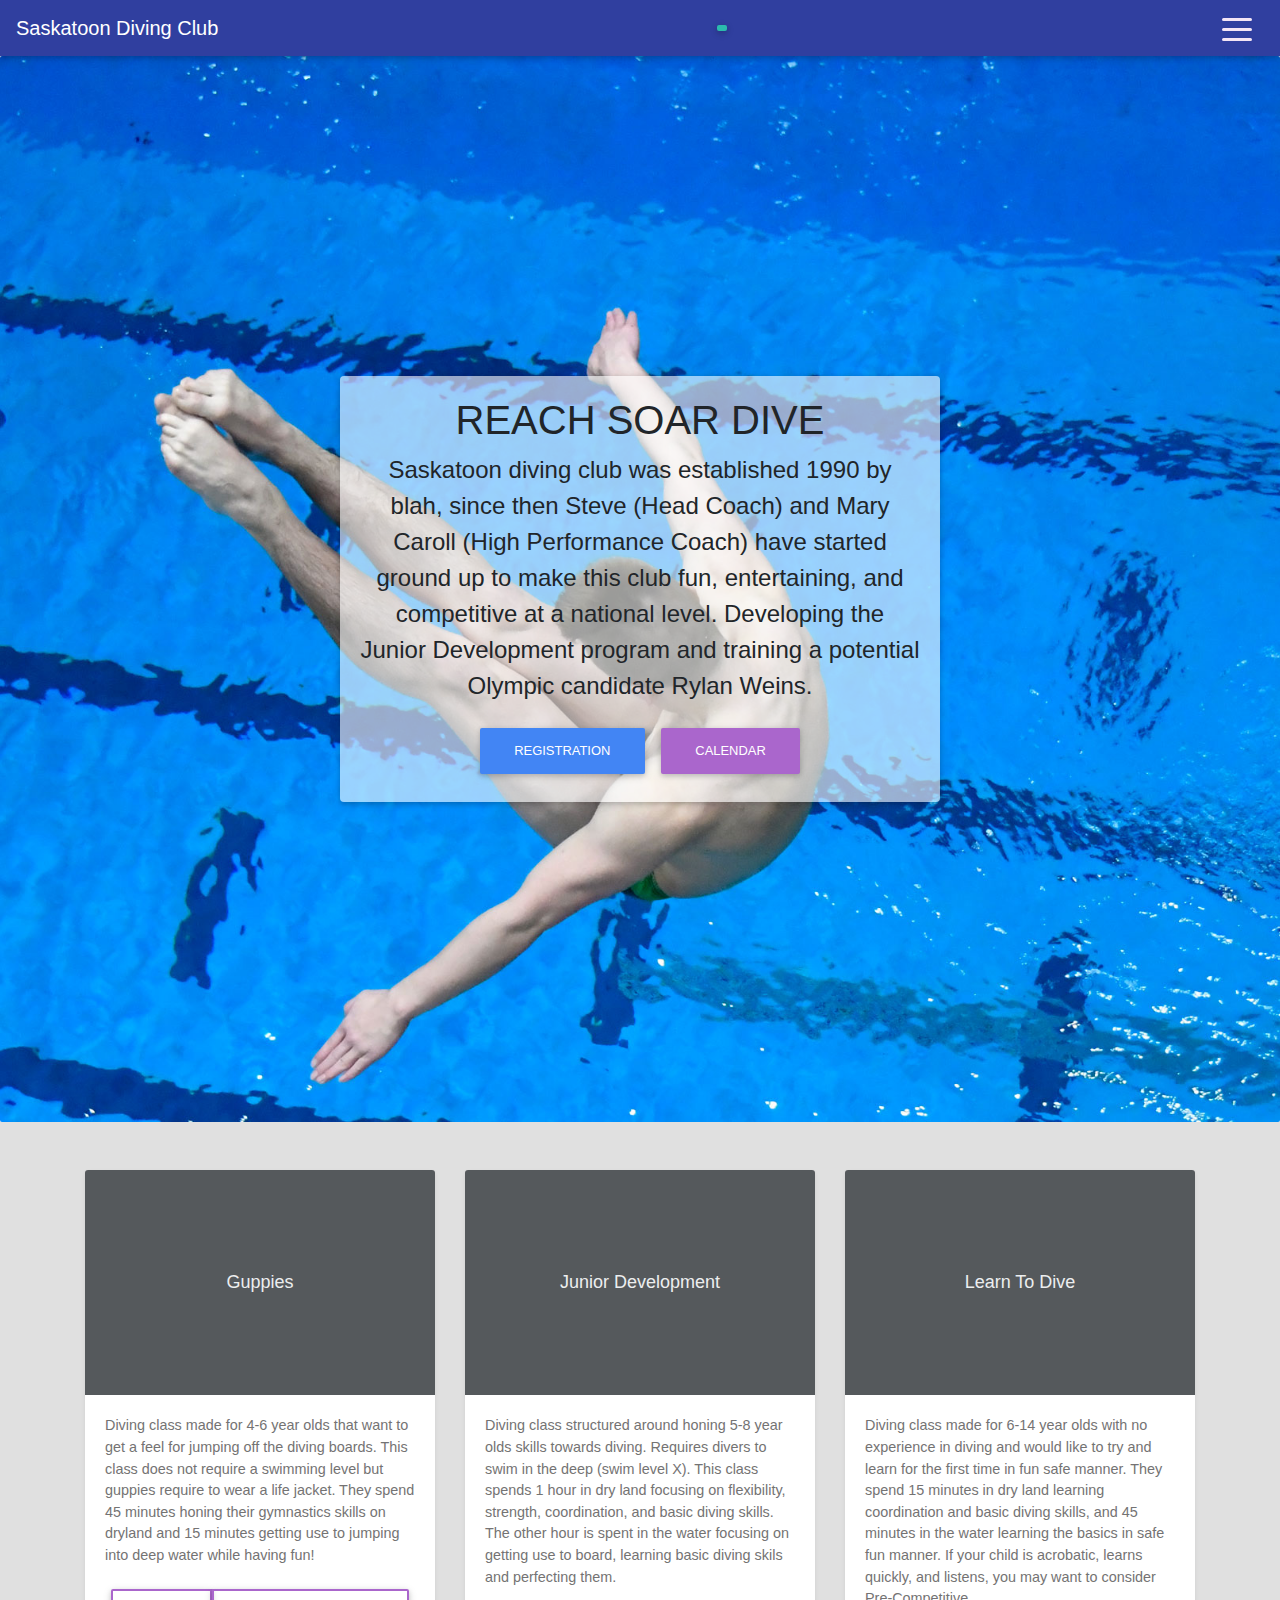
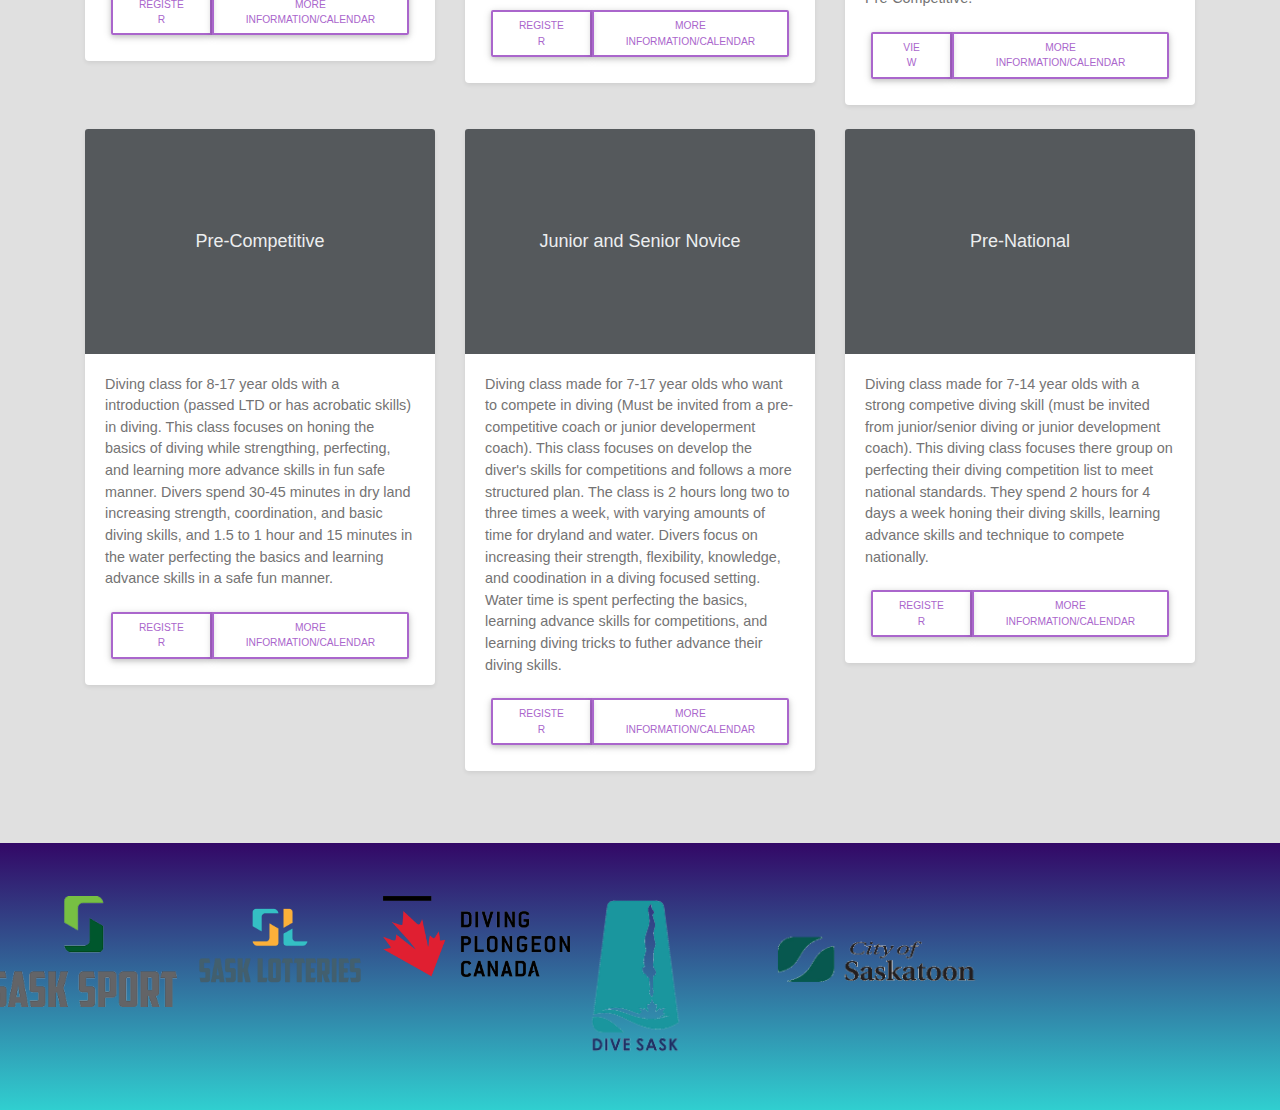
==== index.html @ e4c65821 "cleaned up the cover page" ====
<!doctype html>
<html lang="en">
  <head>
    <meta charset="utf-8">
    <meta name="viewport" content="width=device-width, initial-scale=1, shrink-to-fit=no">
    <meta name="description" content="">
    <meta name="author" content="Mark Otto, Jacob Thornton, and Bootstrap contributors">
    <meta name="generator" content="Jekyll v4.1.1">
    <title>Saskatoon Diving Club</title>

    <link rel="canonical" href="https://getbootstrap.com/docs/4.5/examples/album/">

    <!-- Bootstrap core CSS -->
    <link href="./assets/dist/css/bootstrap.min.css" rel="stylesheet"> 
    <link href="./css/mdb.min.css" rel="stylesheet">

    <script src="./js/jquery.min.js"></script>
    <script src="./js/jquery.js"></script>


    <script src="./js/album.js"></script>
    <script src="./js/mdb.min.js"></script>
    <script src="./js/bootstrap.min.js"></script>
  
   
    
    
    <style>
      .bd-placeholder-img {
        font-size: 1.125rem;
        text-anchor: middle;
        -webkit-user-select: none;
        -moz-user-select: none;
        -ms-user-select: none;
        user-select: none;
      }

      @media (min-width: 768px) {
        .bd-placeholder-img-lg {
          font-size: 3.5rem;
        }
      }
</style>
    <!-- Custom styles for this template -->
    <link href="album.css" rel="stylesheet">
  </head>
  <body>

<!--Navbar-->
<nav class="navbar navbar-dark  indigo darken-2" height=40px>

  <!-- Navbar brand -->
  <a class="navbar-brand" href="#"><Strong>Saskatoon Diving Club</strong> 
  </a>
 
  <span class="badge badge-default"><i class="fab fa-facebook-f" aria-hidden="true"></i></span>

  <!-- Collapse button -->
  <button class="navbar-toggler third-button" type="button" data-toggle="collapse" data-target="#navbarSupportedContent22"
    aria-controls="navbarSupportedContent22" aria-expanded="false" aria-label="Toggle navigation">
    <div class="animated-icon3"><span></span><span></span><span></span></div>
  </button>

  <!-- Collapsible content -->
  <div class="collapse navbar-collapse" id="navbarSupportedContent22">

    <!-- Links -->
    <ul class="navbar-nav mr-auto">
      <li class="nav-item active">
        <a class="nav-link" href="#">Home <span class="sr-only">(current)</span></a>
      </li>
      <li class="nav-item">
          <a class="nav-link" href="#">COVID 19</a>
      </li>
      <li class="nav-item">
          <a class="nav-link" href="#">Diving 101</a>
      </li>

      <li class="nav-item dropdown">
        <a class="nav-link dropdown-toggle" id="navbarDropdownMenuLink" data-toggle="dropdown" aria-haspopup="true" aria-expanded="false">about us</a>
        <div class="dropdown-menu dropdown-primary" aria-labelledby="navbarDropedownMenuLink">
            <a class="dropdown-item" href="#">Coaches</a>
            <a class="dropdown-item" href="#">Parent Board</a>
            <a class="dropdown-item" href="#">Facilities</a>
            <a class="dropdown-item" href="#">Contact Us</a>
       
        </div>
      </li>

      <li class="nav-item dropdown">
        <a class="nav-link dropdown-toggle" id="navbarDropdownMenuLink" data-toggle="dropdown" aria-haspopup="true" aria-expanded="false">Programs</a>
        <div class="dropdown-menu dropdown-primary" aria-labelledby="navbarDropedownMenuLink">
            <a class="dropdown-item" href="#">Guppies (4-6 yrs)</a>
            <a class="dropdown-item" href="#">Junior Development (6-8 yrs)</a>
            <a class="dropdown-item" href="#">Learn To Dive (6-14 yrs)</a>
            <a class="dropdown-item" href="#">Pre-Competitve (8-17 yrs)</a>
            <a class="dropdown-item" href="#">Jr. Novice (invitational)</a>
            <a class="dropdown-item" href="#">Sr. Novice (invitational)</a>
            <a class="dropdown-item" href="#">Pre-National (invitational)</a>
            <a class="dropdown-item" href="#">Masters (18+)</a>
            <a class="dropdown-item" href="#">National Team (invitational)</a>
        </div>
      </li>

      <li class="nav-item">
        <a class="nav-link" href="#">Calendar</a>
      </li>

      <li class="nav-item">
        <a class="nav-link" href="#">News</a>
      </li>
 
      <li class="nav-item dropdown">
        <a class="nav-link dropdown-toggle" id="navbarDropdownMenuLink" data-toggle="dropdown" aria-haspopup="true" aria-expanded="false">Parental Zone</a>
        <div class="dropdown-menu dropdown-primary" aria-labelledby="navbarDropedownMenuLink">
            <a class="dropdown-item" href="#">Bingos</a>
            <a class="dropdown-item" href="#">Policies</a>
            <a class="dropdown-item" href="#">Travel Waivers</a>
        </div>
      </li>
       <!-- Links -->
  </div>
  <!-- Collapsible content -->

</nav>
<!--/.Navbar-->
     
<main role="main">

  <section class="jumbotron dive text-center">
    <div class="row justify-content-md-center">
        <div class="card" style="width: 600px; background-color: rgba(255, 255, 255, 0.6)">
            <div class="card-body">
          <h1><strong>REACH SOAR DIVE</strong></h1>
          <p class="lead" style="font-size:1.5em"><b>Saskatoon diving club was established 1990 by blah, since then Steve (Head Coach) and Mary Caroll (High Performance Coach) have started ground up to make this club fun, entertaining, and competitive at a national level. Developing the Junior Development program and training a potential Olympic candidate Rylan Weins.</b></p>
      <p>
        <a href="#" class="btn btn-primary my-2">Registration</a>
        <a href="#" class="btn btn-secondary my-2">Calendar</a>
      </p>
      </div>
      </div>
    </div>
  </section>

  <div class="album py-5 bg-light">
    <div class="container">

      <div class="row">
        <div class="col-md-4">
          <div class="card shadow-sm">
            <svg class="bd-placeholder-img card-img-top" width="100%" height="225" xmlns="http://www.w3.org/2000/svg" preserveAspectRatio="xMidYMid slice" focusable="false" role="img" aria-label="Placeholder: Thumbnail"><title>Placeholder</title><rect width="100%" height="100%" fill="#55595c"/><text x="50%" y="50%" fill="#eceeef" dy=".3em">Guppies</text></svg>
            <div class="card-body">
              <p class="card-text">Diving class made for 4-6 year olds that want to get a feel for jumping off the diving boards. This class does not require a swimming level but guppies require to wear a life jacket. They spend 45 minutes honing their gymnastics skills on dryland and 15 minutes getting use to jumping into deep water while having fun!</p>
              <div class="d-flex justify-content-between align-items-center">
                <div class="btn-group">
                  <button type="button" class="btn btn-sm btn-outline-secondary">Register</button>
                  <button type="button" class="btn btn-sm btn-outline-secondary">More Information/Calendar</button>
                </div>
              </div>
            </div>
          </div>
        </div>
        <div class="col-md-4">
          <div class="card mb-4 shadow-sm">
            <svg class="bd-placeholder-img card-img-top" width="100%" height="225" xmlns="http://www.w3.org/2000/svg" preserveAspectRatio="xMidYMid slice" focusable="false" role="img" aria-label="Placeholder: Thumbnail"><title>Placeholder</title><rect width="100%" height="100%" fill="#55595c"/><text x="50%" y="50%" fill="#eceeef" dy=".3em">Junior Development</text></svg>
            <div class="card-body">
              <p class="card-text">Diving class structured around honing 5-8 year olds skills towards diving. Requires divers to swim in the deep (swim level X). This class spends 1 hour in dry land focusing on flexibility, strength, coordination, and basic diving skills. The other hour is spent in the water focusing on getting use to board, learning basic diving skils and perfecting them.</p>
              <div class="d-flex justify-content-between align-items-center">
                <div class="btn-group">
                  <button type="button" class="btn btn-sm btn-outline-secondary">Register</button>
                  <button type="button" class="btn btn-sm btn-outline-secondary">More Information/Calendar</button>
                </div>
              </div>
            </div>
          </div>
        </div>
        <div class="col-md-4">
          <div class="card mb-4 shadow-sm">
              <svg class="bd-placeholder-img card-img-top" width="100%" height="225" xmlns="http://www.w3.org/2000/svg" preserveAspectRatio="xMidYMid slice" focusable="false" role="img" aria-label="Placeholder: Thumbnail"><title>Placeholder</title><rect width="100%" height="100%" fill="#55595c"/><text x="50%" y="50%" fill="#eceeef" dy=".3em">Learn To Dive</text></svg>
            <div class="card-body">
              <p class="card-text">Diving class made for 6-14 year olds with no experience in diving and would like to try and learn for the first time in fun safe manner. They spend 15 minutes in dry land learning coordination and basic diving skills, and 45 minutes in the water learning the basics in safe fun manner. If your child is acrobatic, learns quickly, and listens, you may want to consider Pre-Competitive.</p>
              <div class="d-flex justify-content-between align-items-center">
                <div class="btn-group">
                  <button type="button" class="btn btn-sm btn-outline-secondary">View</button>
                  <button type="button" class="btn btn-sm btn-outline-secondary">More Information/Calendar</button>
                </div>
              </div>
            </div>
          </div>
        </div>

        <div class="col-md-4">
          <div class="card mb-4 shadow-sm">
              <svg class="bd-placeholder-img card-img-top" width="100%" height="225" xmlns="http://www.w3.org/2000/svg" preserveAspectRatio="xMidYMid slice" focusable="false" role="img" aria-label="Placeholder: Thumbnail"><title>Placeholder</title><rect width="100%" height="100%" fill="#55595c"/><text x="50%" y="50%" fill="#eceeef" dy=".3em">Pre-Competitive</text></svg>
            <div class="card-body">
              <p class="card-text">Diving class for 8-17 year olds with a introduction (passed LTD or has acrobatic skills) in diving. This class focuses on honing the basics of diving while strengthing, perfecting, and learning more advance skills in fun safe manner.  Divers spend 30-45 minutes in dry land increasing strength, coordination, and basic diving skills, and 1.5 to 1 hour and 15 minutes in the water perfecting the basics and learning advance skills in a safe fun manner.</p>
              <div class="d-flex justify-content-between align-items-center">
                <div class="btn-group">
                  <button type="button" class="btn btn-sm btn-outline-secondary">Register</button>
                  <button type="button" class="btn btn-sm btn-outline-secondary">More Information/Calendar</button>
                </div>
              </div>
            </div>
          </div>
        </div>
        <div class="col-md-4">
          <div class="card mb-4 shadow-sm">
              <svg class="bd-placeholder-img card-img-top" width="100%" height="225" xmlns="http://www.w3.org/2000/svg" preserveAspectRatio="xMidYMid slice" focusable="false" role="img" aria-label="Placeholder: Thumbnail"><title>Placeholder</title><rect width="100%" height="100%" fill="#55595c"/><text x="50%" y="50%" fill="#eceeef" dy=".3em">Junior and Senior Novice</text></svg>
            <div class="card-body">
              <p class="card-text">Diving class made for 7-17 year olds who want to compete in diving (Must be invited from a pre-competitive coach or junior developerment coach). This class focuses on develop the diver's skills for competitions and follows a more structured plan. The class is 2 hours long two to three times a week, with varying amounts of time for dryland and water. Divers focus on increasing their strength, flexibility, knowledge, and coodination in a diving focused setting. Water time is spent perfecting the basics, learning advance skills for
              competitions, and learning diving tricks to futher advance their diving skills.</p>
              <div class="d-flex justify-content-between align-items-center">
                <div class="btn-group">
                  <button type="button" class="btn btn-sm btn-outline-secondary">Register</button>
                  <button type="button" class="btn btn-sm btn-outline-secondary">More Information/Calendar</button>
                </div>
              </div>
            </div>
          </div>
        </div>
        <div class="col-md-4">
          <div class="card mb-4 shadow-sm">
              <svg class="bd-placeholder-img card-img-top" width="100%" height="225" xmlns="http://www.w3.org/2000/svg" preserveAspectRatio="xMidYMid slice" focusable="false" role="img" aria-label="Placeholder: Thumbnail"><title>Placeholder</title><rect width="100%" height="100%" fill="#55595c"/><text x="50%" y="50%" fill="#eceeef" dy=".3em">Pre-National</text></svg>
            <div class="card-body">
              <p class="card-text">Diving class made for 7-14 year olds with a strong competive diving skill (must be invited from junior/senior diving or junior development coach). This diving class focuses there group on perfecting their diving competition list to meet national standards. They spend 2 hours for 4 days a week honing their diving skills, learning advance skills and technique to compete nationally. </p>
              <div class="d-flex justify-content-between align-items-center">
                <div class="btn-group">
                  <button type="button" class="btn btn-sm btn-outline-secondary">Register</button>
                  <button type="button" class="btn btn-sm btn-outline-secondary">More Information/Calendar</button>
                </div>
              </div>
            </div>
          </div>
        </div>

        </div>
      </div>
    </div>
  </div>

</main>

<footer class="text-muted morpheus-den-gradient">
  <div class="row">
    <div class="column-footer">
        <img src="imgs/sask_sport.png" alt="sask_sport" style="width:100%">
    </div>
    <div class="column-footer">
        <img src="imgs/SaskLotteries_Logo.png" alt="Loto" style="width:100%">
    </div>
    <div class="column-footer">
        <img src="imgs/Plongeon_Canada_Logo.png" alt="canada" style="width:100%">
    </div>

    <div class="column-footer">
        <img src="imgs/dive_sask_trans.png" alt="sask" style="width:60%">
    </div>
    <div class="column-footer">
        <img src="imgs/city-of-saskatoon_mailerlogo-2018_trans.png" alt="city" style="width:110%">
    </div>
</div>
</footer>
<script src="https://code.jquery.com/jquery-3.5.1.slim.min.js" integrity="sha384-DfXdz2htPH0lsSSs5nCTpuj/zy4C+OGpamoFVy38MVBnE+IbbVYUew+OrCXaRkfj" crossorigin="anonymous"></script>
      <script>window.jQuery || document.write('<script src="../assets/js/vendor/jquery.slim.min.js"><\/script>')</script><script src="../assets/dist/js/bootstrap.bundle.min.js"></script>
</html>
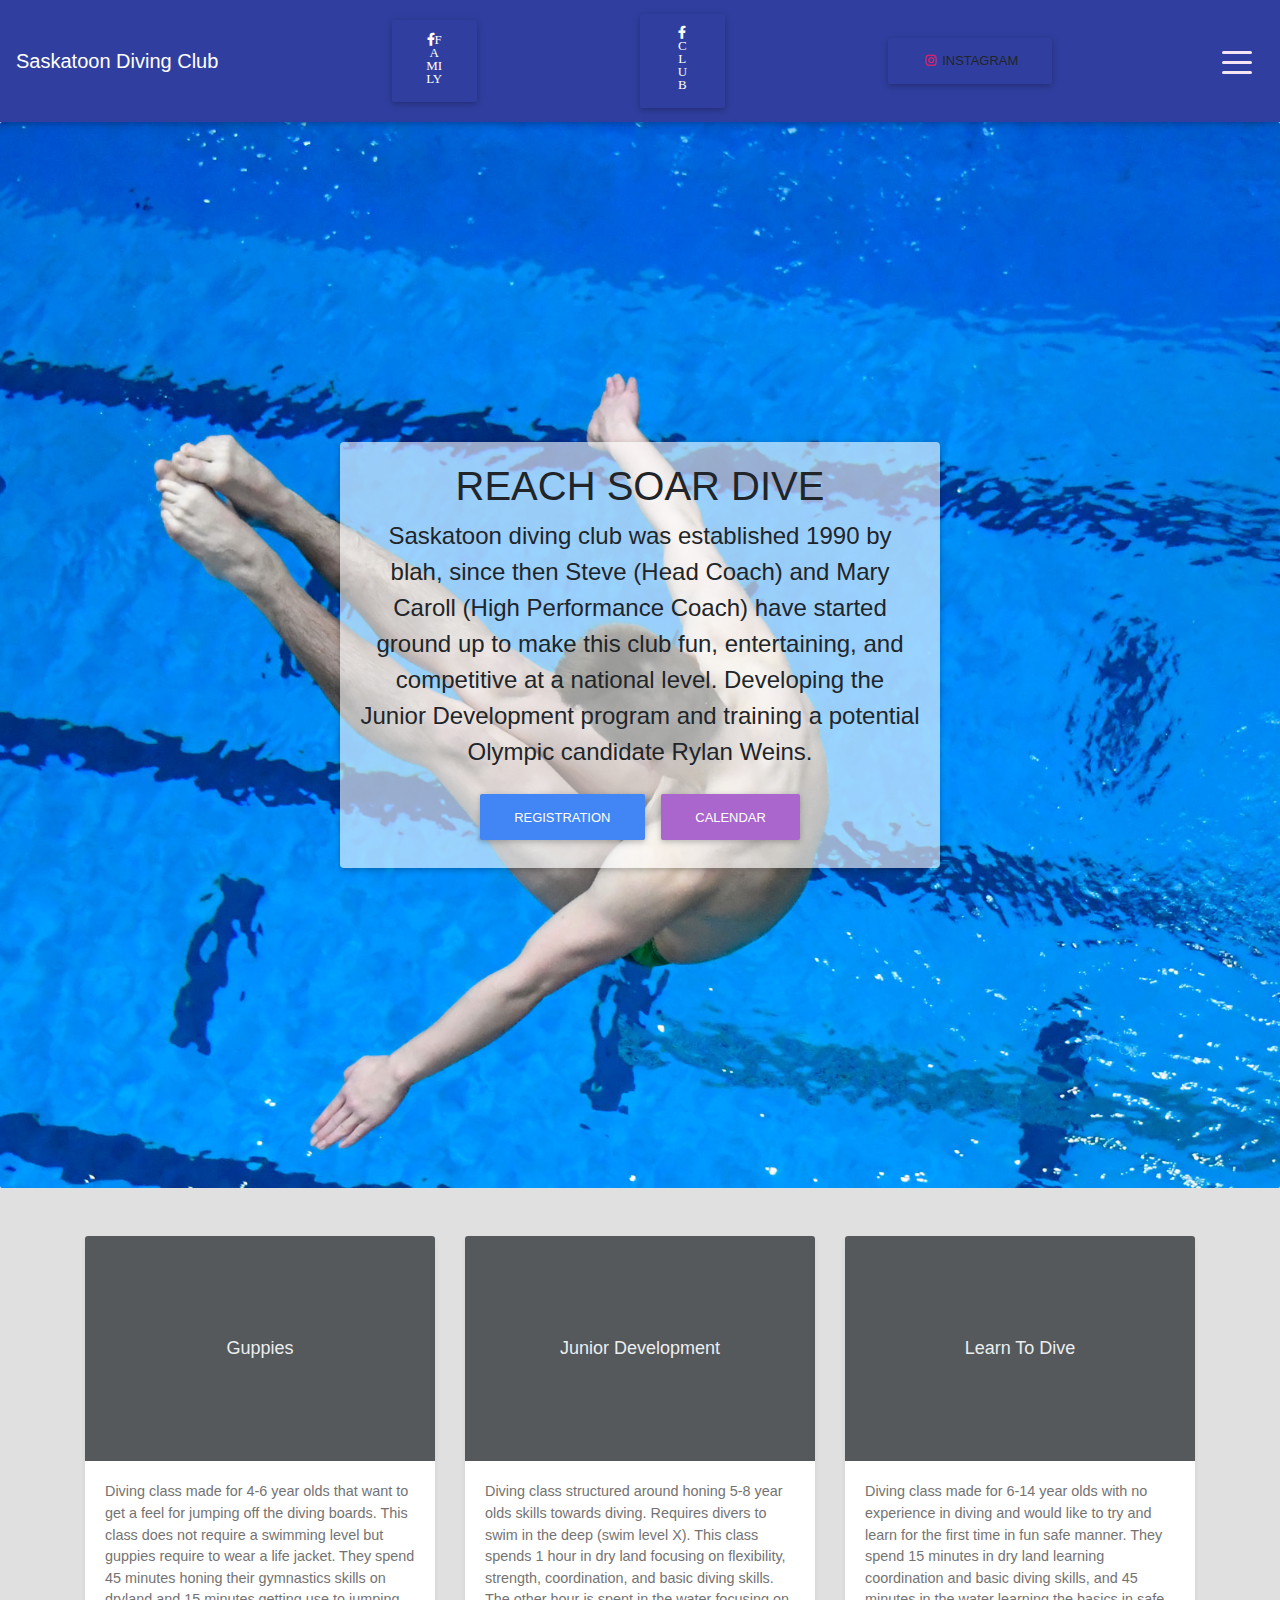
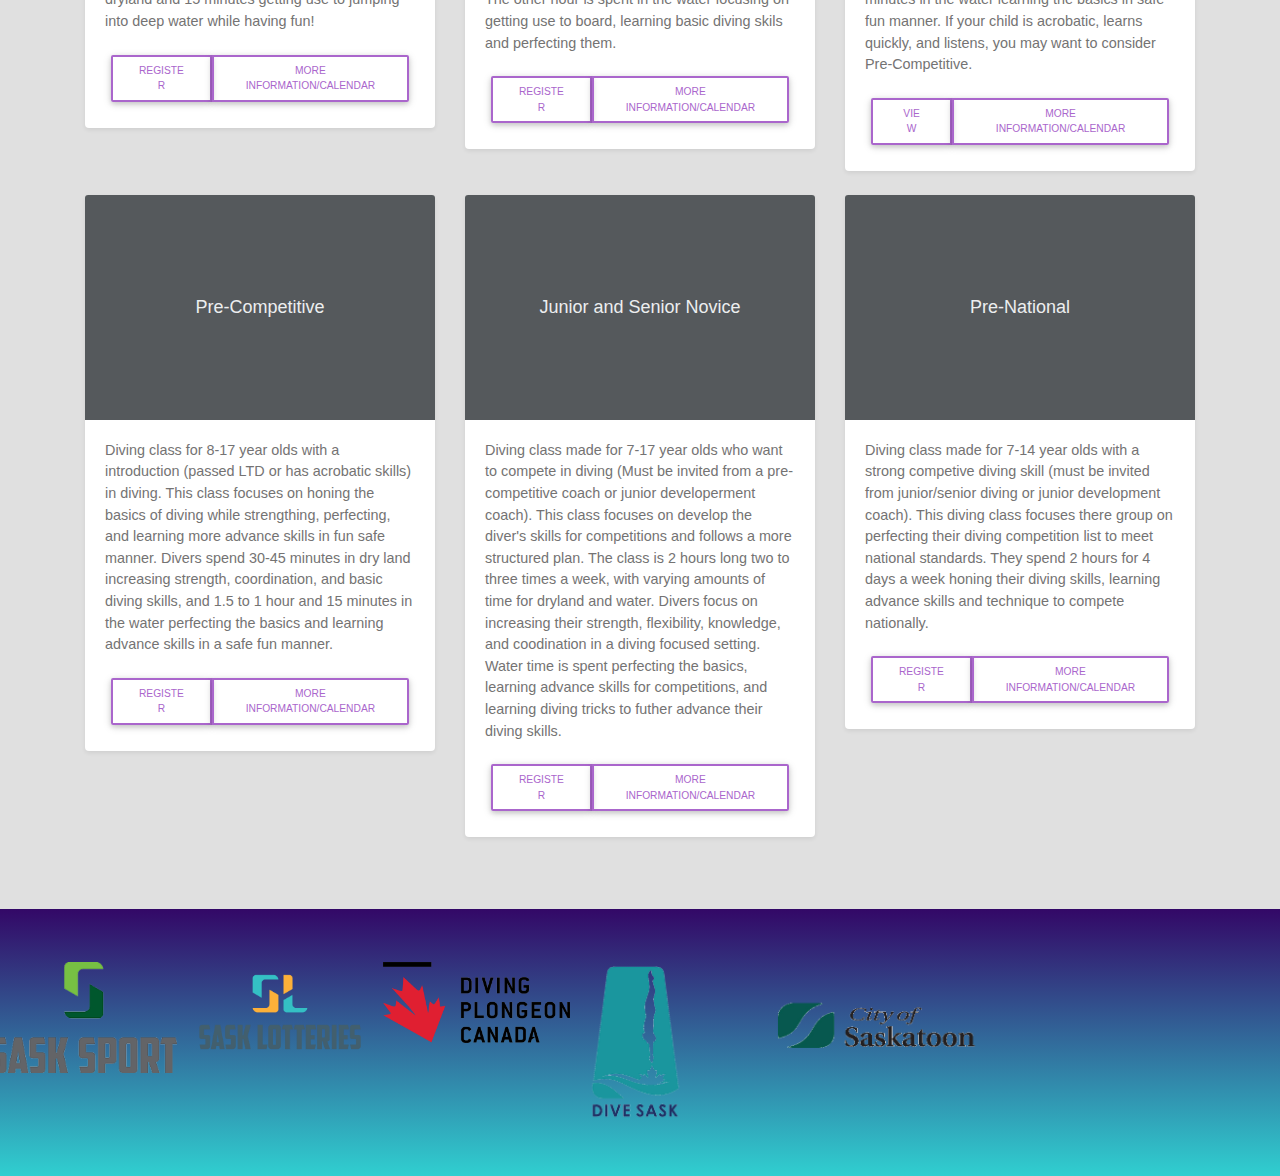
==== commit dfbcc9a4: "update social media" ====
--- a/index.html
+++ b/index.html
@@ -7,7 +7,9 @@
     <meta name="author" content="Mark Otto, Jacob Thornton, and Bootstrap contributors">
     <meta name="generator" content="Jekyll v4.1.1">
     <title>Saskatoon Diving Club</title>
-
+    
+    <link rel="stylesheet" href="https://use.fontawesome.com/releases/v5.8.2/css/all.css">
+ 
     <link rel="canonical" href="https://getbootstrap.com/docs/4.5/examples/album/">
 
     <!-- Bootstrap core CSS -->
@@ -52,8 +54,11 @@
   <!-- Navbar brand -->
   <a class="navbar-brand" href="#"><Strong>Saskatoon Diving Club</strong> 
   </a>
- 
-  <span class="badge badge-default"><i class="fab fa-facebook-f" aria-hidden="true"></i></span>
+
+  <button type="button" class="btn"><i class="fab fa-facebook-f fa-fw white-text">Family</i></button>
+  <button type="button" class="btn"><i class="fab fa-facebook-f fa-fw white-text">club</i></button>
+  <button type="button" class="btn"><i class="fab fa-instagram fa-fw pink-text"></i> Instagram</button>
+
 
   <!-- Collapse button -->
   <button class="navbar-toggler third-button" type="button" data-toggle="collapse" data-target="#navbarSupportedContent22"
@@ -119,6 +124,7 @@
         </div>
       </li>
        <!-- Links -->
+
   </div>
   <!-- Collapsible content -->
 
--- a/album.css
+++ b/album.css
@@ -50,6 +50,13 @@
 background-position: bottom;
 background-repeat: no-repeat;
 background-size: cover;
+}
+
+.icon-badge {
+width:100px;
+height:100px;
+position: relative;
+left:40%;
 }
 
 /* Icon 1 */
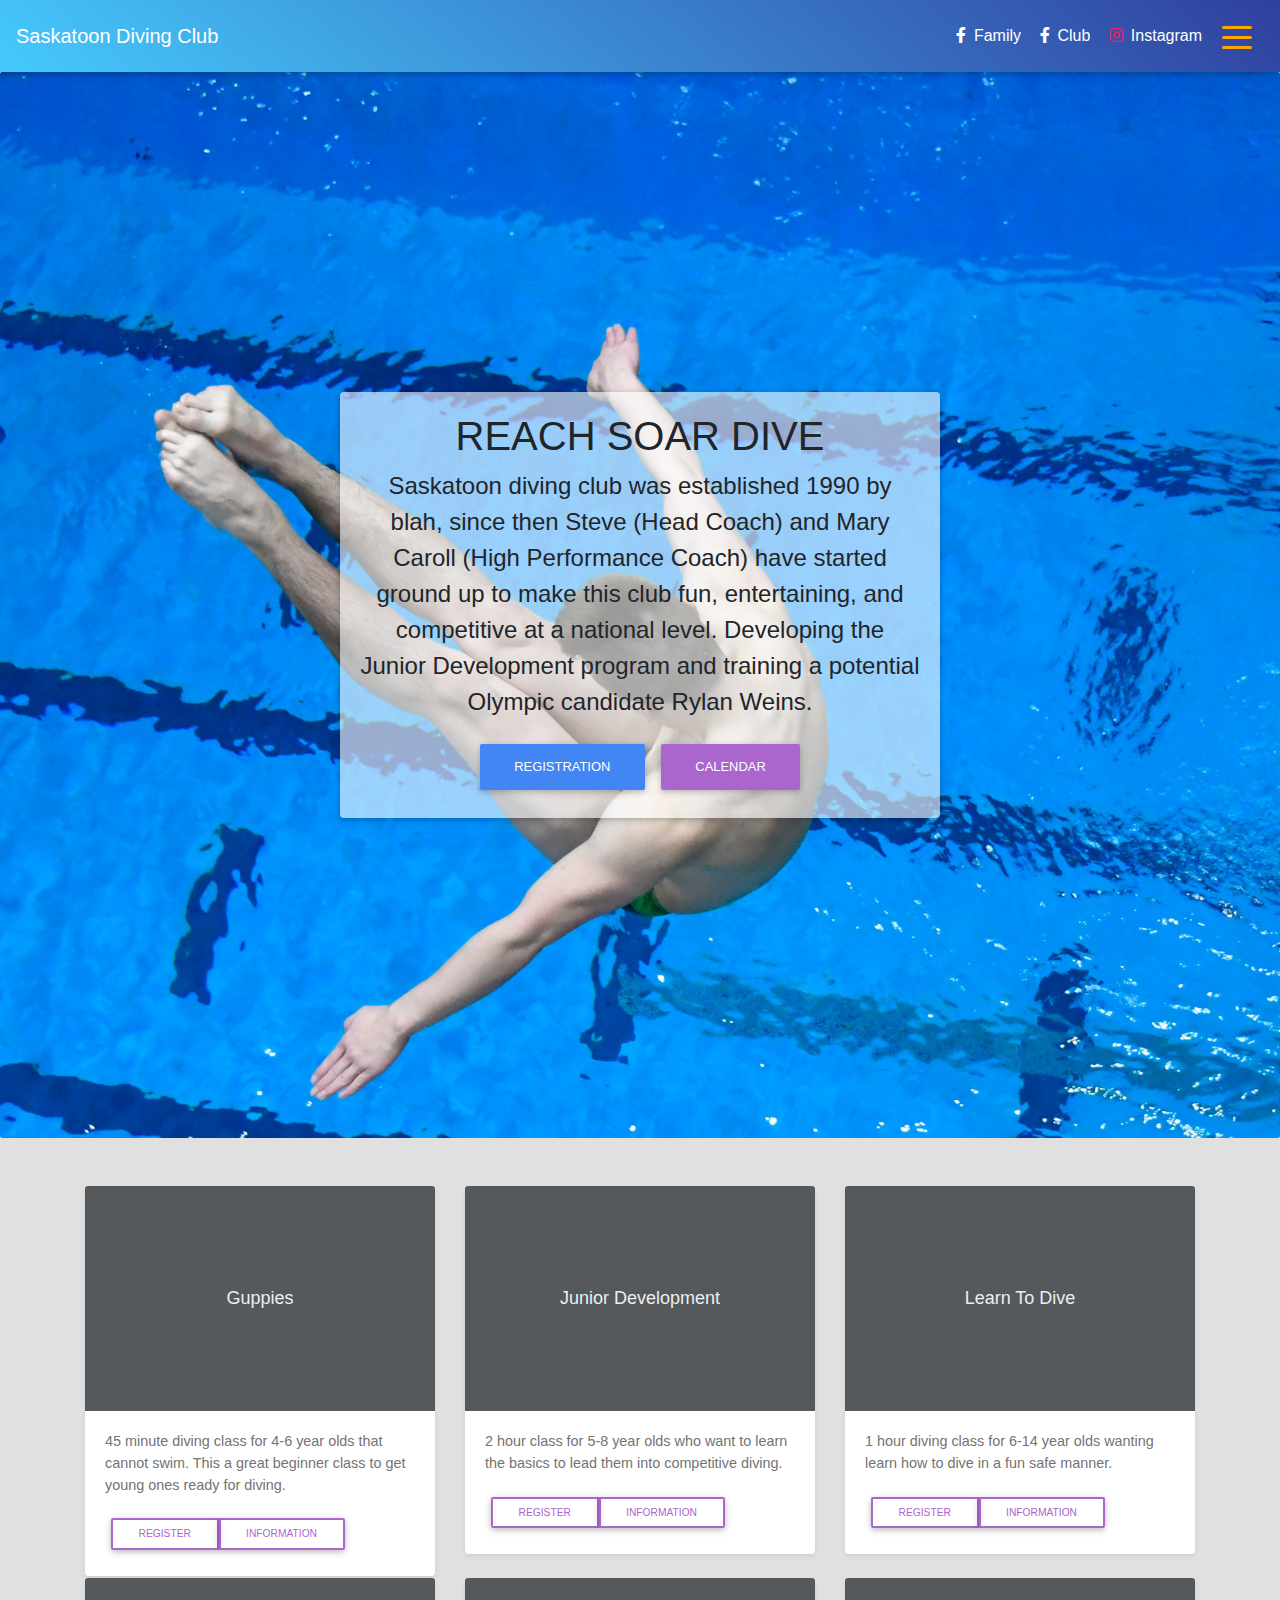
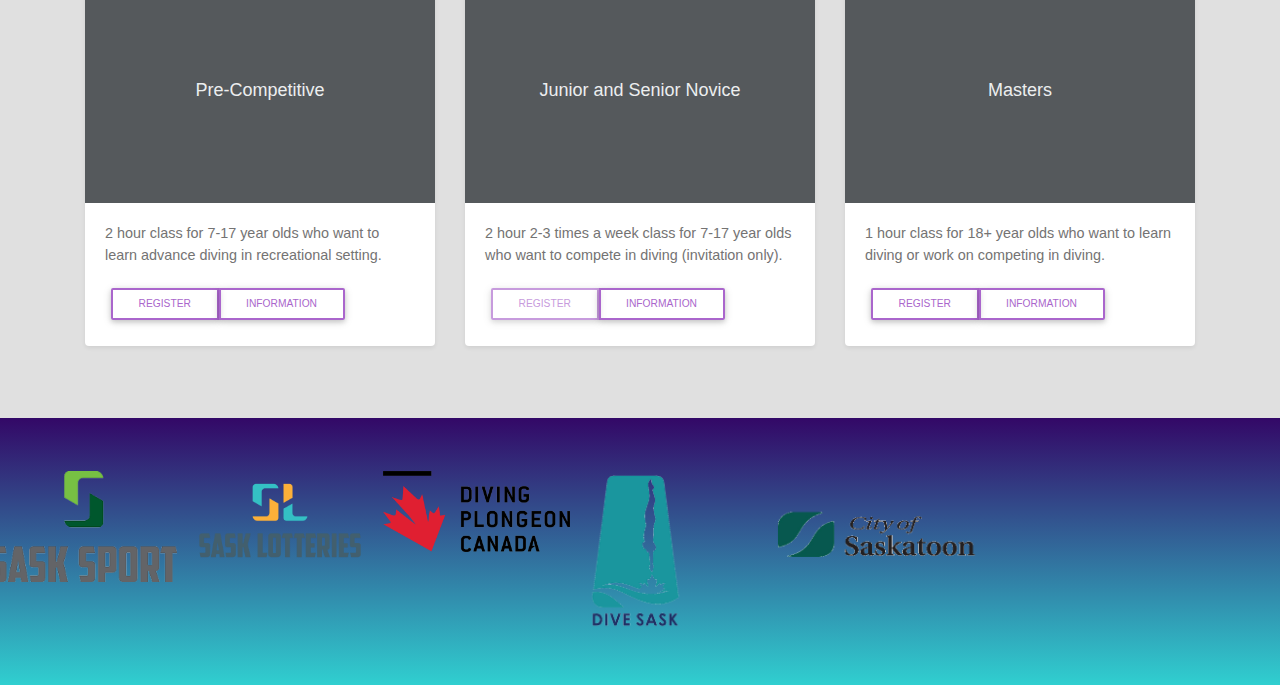
==== commit 920d3370: "removed a bunch of files" ====
--- a/index.html
+++ b/index.html
@@ -18,6 +18,8 @@
 
     <script src="./js/jquery.min.js"></script>
     <script src="./js/jquery.js"></script>
+
+    <script src="./src/js/free/wow.js"></script>
 
 
     <script src="./js/album.js"></script>
@@ -49,16 +51,26 @@
   <body>
 
 <!--Navbar-->
-<nav class="navbar navbar-dark  indigo darken-2" height=40px>
+<nav class="navbar navbar-dark  blue-gradient darken-2" height=40px>
 
   <!-- Navbar brand -->
   <a class="navbar-brand" href="#"><Strong>Saskatoon Diving Club</strong> 
   </a>
 
-  <button type="button" class="btn"><i class="fab fa-facebook-f fa-fw white-text">Family</i></button>
-  <button type="button" class="btn"><i class="fab fa-facebook-f fa-fw white-text">club</i></button>
-  <button type="button" class="btn"><i class="fab fa-instagram fa-fw pink-text"></i> Instagram</button>
-
+  <ul class="navbar-nav ml-auto nav-flex-icons">
+      <li class="nav-item ">
+        <a class="nav-link waves-effect waves-light">
+          <i class="fab fa-facebook-f"></i> Family </a>
+      </li>
+      <li class="nav-item">
+        <a class="nav-link waves-effect waves-light">
+          <i class="fab fa-facebook-f"></i> Club </a>
+      </li>
+       <li class="nav-item">
+        <a class="nav-link waves-effect waves-light">
+          <i class="fab pink-text fa-instagram"></i> Instagram </a>
+      </li>     
+  </ul>
 
   <!-- Collapse button -->
   <button class="navbar-toggler third-button" type="button" data-toggle="collapse" data-target="#navbarSupportedContent22"
@@ -123,8 +135,13 @@
             <a class="dropdown-item" href="#">Travel Waivers</a>
         </div>
       </li>
+
+      <li class="nav-item">
+        <a class="nav-link" href="#">Merchandise</a>
+      </li>
+ 
        <!-- Links -->
-
+    </ul>
   </div>
   <!-- Collapsible content -->
 
@@ -153,86 +170,85 @@
 
       <div class="row">
         <div class="col-md-4">
-          <div class="card shadow-sm">
+          <div class="card shadow-sm wow fadeInRight">
             <svg class="bd-placeholder-img card-img-top" width="100%" height="225" xmlns="http://www.w3.org/2000/svg" preserveAspectRatio="xMidYMid slice" focusable="false" role="img" aria-label="Placeholder: Thumbnail"><title>Placeholder</title><rect width="100%" height="100%" fill="#55595c"/><text x="50%" y="50%" fill="#eceeef" dy=".3em">Guppies</text></svg>
             <div class="card-body">
-              <p class="card-text">Diving class made for 4-6 year olds that want to get a feel for jumping off the diving boards. This class does not require a swimming level but guppies require to wear a life jacket. They spend 45 minutes honing their gymnastics skills on dryland and 15 minutes getting use to jumping into deep water while having fun!</p>
-              <div class="d-flex justify-content-between align-items-center">
-                <div class="btn-group">
-                  <button type="button" class="btn btn-sm btn-outline-secondary">Register</button>
-                  <button type="button" class="btn btn-sm btn-outline-secondary">More Information/Calendar</button>
-                </div>
-              </div>
-            </div>
-          </div>
-        </div>
-        <div class="col-md-4">
-          <div class="card mb-4 shadow-sm">
+              <p class="card-text">45 minute diving class for 4-6 year olds that cannot swim. This a great beginner class to get young ones ready for diving.</p>
+              <div class="d-flex justify-content-between align-items-center">
+                <div class="btn-group">
+                  <button type="button" class="btn btn-sm btn-outline-secondary">Register</button>
+                  <button type="button" class="btn btn-sm btn-outline-secondary">Information</button>
+                </div>
+              </div>
+            </div>
+          </div>
+        </div>
+        <div class="col-md-4">
+          <div class="card mb-4 shadow-sm wow shake">
             <svg class="bd-placeholder-img card-img-top" width="100%" height="225" xmlns="http://www.w3.org/2000/svg" preserveAspectRatio="xMidYMid slice" focusable="false" role="img" aria-label="Placeholder: Thumbnail"><title>Placeholder</title><rect width="100%" height="100%" fill="#55595c"/><text x="50%" y="50%" fill="#eceeef" dy=".3em">Junior Development</text></svg>
             <div class="card-body">
-              <p class="card-text">Diving class structured around honing 5-8 year olds skills towards diving. Requires divers to swim in the deep (swim level X). This class spends 1 hour in dry land focusing on flexibility, strength, coordination, and basic diving skills. The other hour is spent in the water focusing on getting use to board, learning basic diving skils and perfecting them.</p>
-              <div class="d-flex justify-content-between align-items-center">
-                <div class="btn-group">
-                  <button type="button" class="btn btn-sm btn-outline-secondary">Register</button>
-                  <button type="button" class="btn btn-sm btn-outline-secondary">More Information/Calendar</button>
-                </div>
-              </div>
-            </div>
-          </div>
-        </div>
-        <div class="col-md-4">
-          <div class="card mb-4 shadow-sm">
+              <p class="card-text">2 hour class for 5-8 year olds who want to learn the basics to lead them into competitive diving.</p>
+              <div class="d-flex justify-content-between align-items-center">
+                <div class="btn-group">
+                  <button type="button" class="btn btn-sm btn-outline-secondary">Register</button>
+                  <button type="button" class="btn btn-sm btn-outline-secondary">Information</button>
+                </div>
+              </div>
+            </div>
+          </div>
+        </div>
+        <div class="col-md-4">
+          <div class="card mb-4 shadow-sm wow fadeInLeft">
               <svg class="bd-placeholder-img card-img-top" width="100%" height="225" xmlns="http://www.w3.org/2000/svg" preserveAspectRatio="xMidYMid slice" focusable="false" role="img" aria-label="Placeholder: Thumbnail"><title>Placeholder</title><rect width="100%" height="100%" fill="#55595c"/><text x="50%" y="50%" fill="#eceeef" dy=".3em">Learn To Dive</text></svg>
             <div class="card-body">
-              <p class="card-text">Diving class made for 6-14 year olds with no experience in diving and would like to try and learn for the first time in fun safe manner. They spend 15 minutes in dry land learning coordination and basic diving skills, and 45 minutes in the water learning the basics in safe fun manner. If your child is acrobatic, learns quickly, and listens, you may want to consider Pre-Competitive.</p>
-              <div class="d-flex justify-content-between align-items-center">
-                <div class="btn-group">
-                  <button type="button" class="btn btn-sm btn-outline-secondary">View</button>
-                  <button type="button" class="btn btn-sm btn-outline-secondary">More Information/Calendar</button>
-                </div>
-              </div>
-            </div>
-          </div>
-        </div>
-
-        <div class="col-md-4">
-          <div class="card mb-4 shadow-sm">
+              <p class="card-text">1 hour diving class for 6-14 year olds wanting learn how to dive in a fun safe manner.</p>
+              <div class="d-flex justify-content-between align-items-center">
+                <div class="btn-group">
+                  <button type="button" class="btn btn-sm btn-outline-secondary">Register</button>
+                  <button type="button" class="btn btn-sm btn-outline-secondary">Information</button>
+                </div>
+              </div>
+            </div>
+          </div>
+        </div>
+
+        <div class="col-md-4">
+          <div class="card mb-4 shadow-sm wow fadeInUp">
               <svg class="bd-placeholder-img card-img-top" width="100%" height="225" xmlns="http://www.w3.org/2000/svg" preserveAspectRatio="xMidYMid slice" focusable="false" role="img" aria-label="Placeholder: Thumbnail"><title>Placeholder</title><rect width="100%" height="100%" fill="#55595c"/><text x="50%" y="50%" fill="#eceeef" dy=".3em">Pre-Competitive</text></svg>
             <div class="card-body">
-              <p class="card-text">Diving class for 8-17 year olds with a introduction (passed LTD or has acrobatic skills) in diving. This class focuses on honing the basics of diving while strengthing, perfecting, and learning more advance skills in fun safe manner.  Divers spend 30-45 minutes in dry land increasing strength, coordination, and basic diving skills, and 1.5 to 1 hour and 15 minutes in the water perfecting the basics and learning advance skills in a safe fun manner.</p>
-              <div class="d-flex justify-content-between align-items-center">
-                <div class="btn-group">
-                  <button type="button" class="btn btn-sm btn-outline-secondary">Register</button>
-                  <button type="button" class="btn btn-sm btn-outline-secondary">More Information/Calendar</button>
-                </div>
-              </div>
-            </div>
-          </div>
-        </div>
-        <div class="col-md-4">
-          <div class="card mb-4 shadow-sm">
+              <p class="card-text">2 hour class for 7-17 year olds who want to learn advance diving in recreational setting. </p>
+              <div class="d-flex justify-content-between align-items-center">
+                <div class="btn-group">
+                  <button type="button" class="btn btn-sm btn-outline-secondary">Register</button>
+                  <button type="button" class="btn btn-sm btn-outline-secondary">Information</button>
+                </div>
+              </div>
+            </div>
+          </div>
+        </div>
+        <div class="col-md-4">
+          <div class="card mb-4 shadow-sm wow fadeInDown">
               <svg class="bd-placeholder-img card-img-top" width="100%" height="225" xmlns="http://www.w3.org/2000/svg" preserveAspectRatio="xMidYMid slice" focusable="false" role="img" aria-label="Placeholder: Thumbnail"><title>Placeholder</title><rect width="100%" height="100%" fill="#55595c"/><text x="50%" y="50%" fill="#eceeef" dy=".3em">Junior and Senior Novice</text></svg>
             <div class="card-body">
-              <p class="card-text">Diving class made for 7-17 year olds who want to compete in diving (Must be invited from a pre-competitive coach or junior developerment coach). This class focuses on develop the diver's skills for competitions and follows a more structured plan. The class is 2 hours long two to three times a week, with varying amounts of time for dryland and water. Divers focus on increasing their strength, flexibility, knowledge, and coodination in a diving focused setting. Water time is spent perfecting the basics, learning advance skills for
-              competitions, and learning diving tricks to futher advance their diving skills.</p>
-              <div class="d-flex justify-content-between align-items-center">
-                <div class="btn-group">
-                  <button type="button" class="btn btn-sm btn-outline-secondary">Register</button>
-                  <button type="button" class="btn btn-sm btn-outline-secondary">More Information/Calendar</button>
-                </div>
-              </div>
-            </div>
-          </div>
-        </div>
-        <div class="col-md-4">
-          <div class="card mb-4 shadow-sm">
-              <svg class="bd-placeholder-img card-img-top" width="100%" height="225" xmlns="http://www.w3.org/2000/svg" preserveAspectRatio="xMidYMid slice" focusable="false" role="img" aria-label="Placeholder: Thumbnail"><title>Placeholder</title><rect width="100%" height="100%" fill="#55595c"/><text x="50%" y="50%" fill="#eceeef" dy=".3em">Pre-National</text></svg>
-            <div class="card-body">
-              <p class="card-text">Diving class made for 7-14 year olds with a strong competive diving skill (must be invited from junior/senior diving or junior development coach). This diving class focuses there group on perfecting their diving competition list to meet national standards. They spend 2 hours for 4 days a week honing their diving skills, learning advance skills and technique to compete nationally. </p>
-              <div class="d-flex justify-content-between align-items-center">
-                <div class="btn-group">
-                  <button type="button" class="btn btn-sm btn-outline-secondary">Register</button>
-                  <button type="button" class="btn btn-sm btn-outline-secondary">More Information/Calendar</button>
+              <p class="card-text">2 hour 2-3 times a week class for 7-17 year olds who want to compete in diving (invitation only).</p>
+              <div class="d-flex justify-content-between align-items-center">
+                <div class="btn-group">
+                  <button type="button" class="btn btn-sm btn-outline-secondary disabled">Register</button>
+                  <button type="button" class="btn btn-sm btn-outline-secondary">Information</button>
+                </div>
+              </div>
+            </div>
+          </div>
+        </div>
+        <div class="col-md-4">
+          <div class="card mb-4 shadow-sm wow fadeInUpBig">
+              <svg class="bd-placeholder-img card-img-top" width="100%" height="225" xmlns="http://www.w3.org/2000/svg" preserveAspectRatio="xMidYMid slice" focusable="false" role="img" aria-label="Placeholder: Thumbnail"><title>Placeholder</title><rect width="100%" height="100%" fill="#55595c"/><text x="50%" y="50%" fill="#eceeef" dy=".3em">Masters</text></svg>
+            <div class="card-body">
+              <p class="card-text"> 1 hour class for 18+ year olds who want to learn diving or work on competing in diving.</p>
+              <div class="d-flex justify-content-between align-items-center">
+                <div class="btn-group">
+                  <button type="button" class="btn btn-sm btn-outline-secondary">Register</button>
+                  <button type="button" class="btn btn-sm btn-outline-secondary">Information</button>
                 </div>
               </div>
             </div>
--- a/album.css
+++ b/album.css
@@ -52,11 +52,10 @@
 background-size: cover;
 }
 
-.icon-badge {
-width:100px;
-height:100px;
-position: relative;
-left:40%;
+.social-button {
+    float: right;
+    border-radius: 12px;
+    position: right;
 }
 
 /* Icon 1 */
@@ -103,8 +102,12 @@
 background: #e3f2fd;
 }
 
+.navbar-nav li {
+  margin: 8px ;
+}
+
 .animated-icon3 span {
-background: #f3e5f5;
+background: orange;
 }
 
 .animated-icon1 span:nth-child(1) {
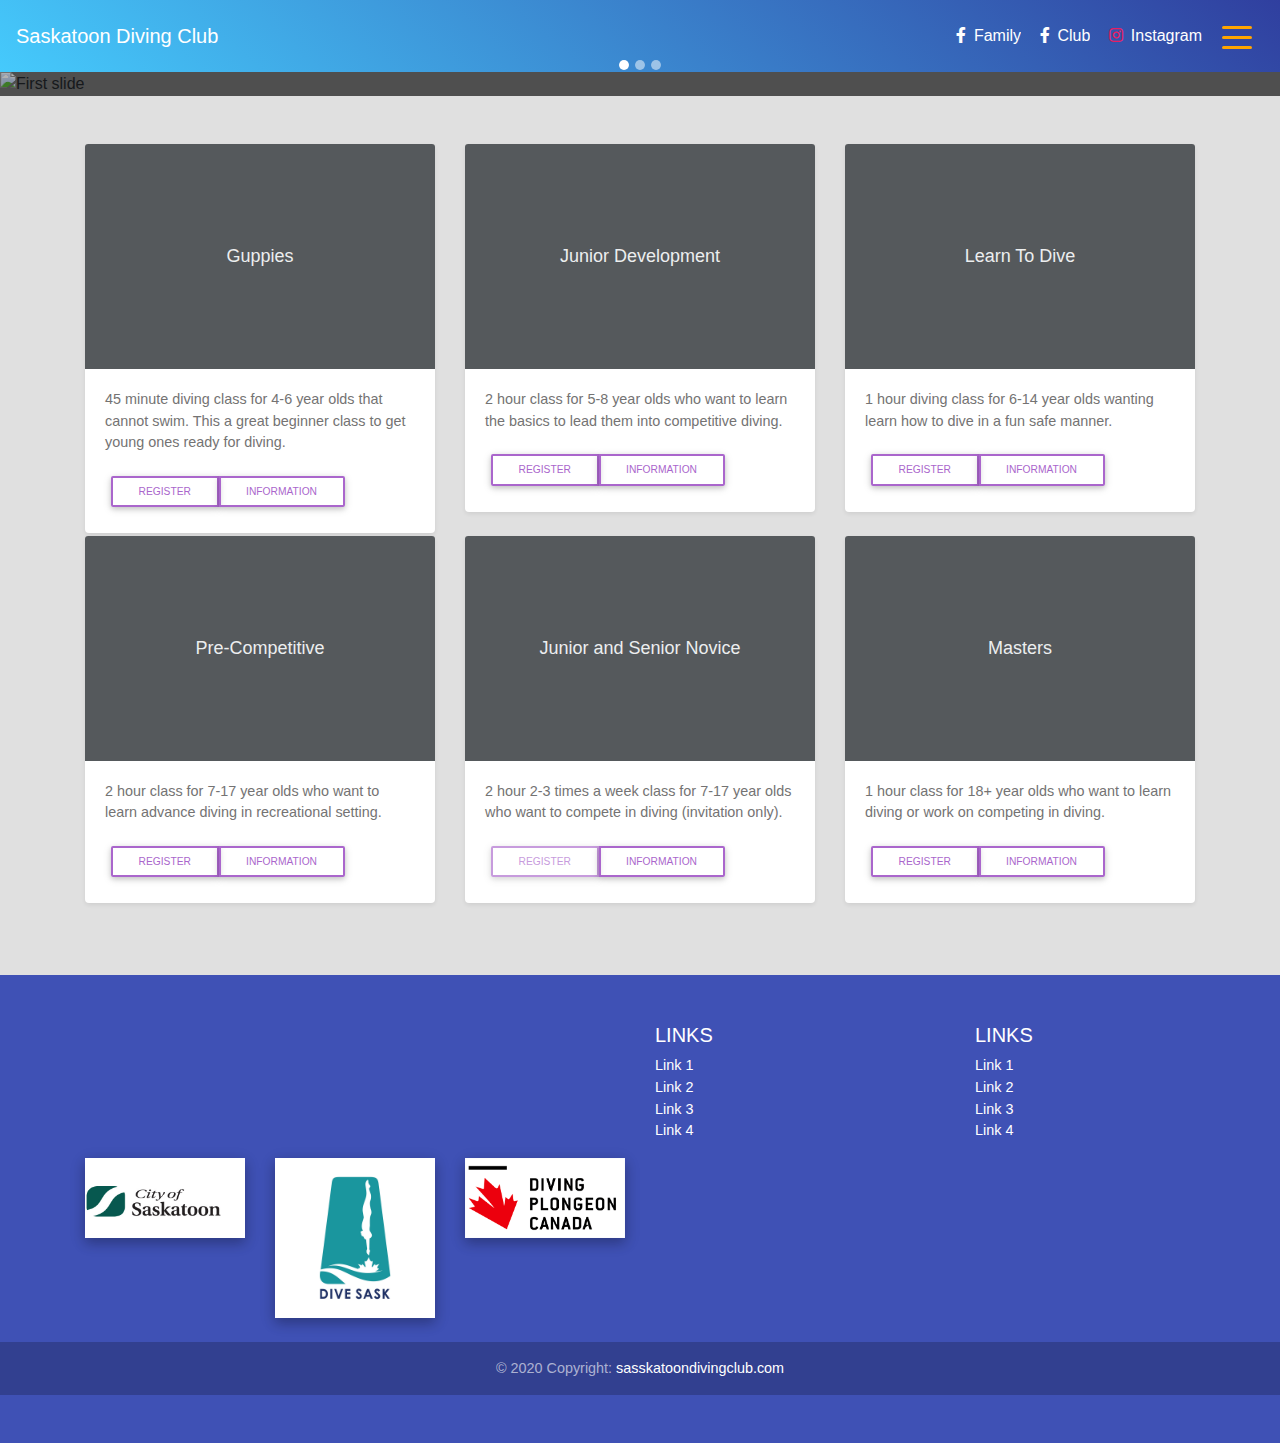
==== commit c7f7f839: "updating front page to a slide show" ====
--- a/index.html
+++ b/index.html
@@ -150,8 +150,72 @@
      
 <main role="main">
 
-  <section class="jumbotron dive text-center">
-    <div class="row justify-content-md-center">
+     <!-- Slideshow container -->
+<!--Carousel Wrapper-->
+<div id="carousel-example-2" class="carousel slide carousel-fade" data-ride="carousel">
+  <!--Indicators-->
+  <ol class="carousel-indicators">
+    <li data-target="#carousel-example-2" data-slide-to="0" class="active"></li>
+    <li data-target="#carousel-example-2" data-slide-to="1"></li>
+    <li data-target="#carousel-example-2" data-slide-to="2"></li>
+  </ol>
+  <!--/.Indicators-->
+  <!--Slides-->
+  <div class="carousel-inner" role="listbox">
+    <div class="carousel-item active">
+      <div class="view">
+        <img class="d-block w-100" src="https://mdbootstrap.com/img/Photos/Slides/img%20(68).jpg"
+          alt="First slide">
+        <div class="mask rgba-black-light"></div>
+      </div>
+      <div class="carousel-caption">
+        <h3 class="h3-responsive">Light mask</h3>
+        <p>First text</p>
+      </div>
+    </div>
+    <div class="carousel-item">
+      <!--Mask color-->
+      <div class="view">
+        <img class="d-block w-100" src="https://mdbootstrap.com/img/Photos/Slides/img%20(6).jpg"
+          alt="Second slide">
+        <div class="mask rgba-black-strong"></div>
+      </div>
+      <div class="carousel-caption">
+        <h3 class="h3-responsive">Strong mask</h3>
+        <p>Secondary text</p>
+      </div>
+    </div>
+    <div class="carousel-item">
+      <!--Mask color-->
+      <div class="view">
+        <img class="d-block w-100" src="https://mdbootstrap.com/img/Photos/Slides/img%20(9).jpg"
+          alt="Third slide">
+        <div class="mask rgba-black-slight"></div>
+      </div>
+      <div class="carousel-caption">
+        <h3 class="h3-responsive">Slight mask</h3>
+        <p>Third text</p>
+      </div>
+    </div>
+  </div>
+  <!--/.Slides-->
+  <!--Controls-->
+  <a class="carousel-control-prev" href="#carousel-example-2" role="button" data-slide="prev">
+    <span class="carousel-control-prev-icon" aria-hidden="true"></span>
+    <span class="sr-only">Previous</span>
+  </a>
+  <a class="carousel-control-next" href="#carousel-example-2" role="button" data-slide="next">
+    <span class="carousel-control-next-icon" aria-hidden="true"></span>
+    <span class="sr-only">Next</span>
+  </a>
+  <!--/.Controls-->
+</div>
+<!--/.Carousel Wrapper-->
+
+     <!--
+    
+  <section class="jumbotron text-center">
+              <div class="row justify-content-md-center">
         <div class="card" style="width: 600px; background-color: rgba(255, 255, 255, 0.6)">
             <div class="card-body">
           <h1><strong>REACH SOAR DIVE</strong></h1>
@@ -159,12 +223,13 @@
       <p>
         <a href="#" class="btn btn-primary my-2">Registration</a>
         <a href="#" class="btn btn-secondary my-2">Calendar</a>
+
       </p>
       </div>
       </div>
     </div>
   </section>
-
+  -->
   <div class="album py-5 bg-light">
     <div class="container">
 
@@ -262,24 +327,171 @@
 
 </main>
 
-<footer class="text-muted morpheus-den-gradient">
-  <div class="row">
-    <div class="column-footer">
-        <img src="imgs/sask_sport.png" alt="sask_sport" style="width:100%">
-    </div>
-    <div class="column-footer">
-        <img src="imgs/SaskLotteries_Logo.png" alt="Loto" style="width:100%">
-    </div>
-    <div class="column-footer">
-        <img src="imgs/Plongeon_Canada_Logo.png" alt="canada" style="width:100%">
-    </div>
-
-    <div class="column-footer">
-        <img src="imgs/dive_sask_trans.png" alt="sask" style="width:60%">
-    </div>
-    <div class="column-footer">
-        <img src="imgs/city-of-saskatoon_mailerlogo-2018_trans.png" alt="city" style="width:110%">
-    </div>
+<footer class="page-footer font-small indigo">
+
+     <!-- Footer Links -->
+  <div class="container-fluid text-center text-md-left">
+
+    <!-- Grid row -->
+    <div class="row">
+
+      <!-- Grid column -->
+      <div class="col-md-6 mt-md-0 mt-3">
+
+
+      
+      
+      
+      </div>
+      <!-- Grid column -->
+
+      <hr class="clearfix w-100 d-md-none pb-3">
+
+      <!-- Grid column -->
+      <div class="col-md-3 mb-md-0 mb-3">
+
+        <!-- Links -->
+        <h5 class="text-uppercase">Links</h5>
+
+        <ul class="list-unstyled">
+          <li>
+            <a href="#!">Link 1</a>
+          </li>
+          <li>
+            <a href="#!">Link 2</a>
+          </li>
+          <li>
+            <a href="#!">Link 3</a>
+          </li>
+          <li>
+            <a href="#!">Link 4</a>
+          </li>
+        </ul>
+
+      </div>
+      <!-- Grid column -->
+
+      <!-- Grid column -->
+      <div class="col-md-3 mb-md-0 mb-3">
+
+        <!-- Links -->
+        <h5 class="text-uppercase">Links</h5>
+
+        <ul class="list-unstyled">
+          <li>
+            <a href="#!">Link 1</a>
+          </li>
+          <li>
+            <a href="#!">Link 2</a>
+          </li>
+          <li>
+            <a href="#!">Link 3</a>
+          </li>
+          <li>
+            <a href="#!">Link 4</a>
+          </li>
+        </ul>
+
+      </div>
+      <!-- Grid column -->
+
+    </div>
+    <!-- Grid row -->
+
+  </div>
+  <!-- Footer Links -->
+
+  <!-- Footer Elements -->
+  <div class="container">
+
+    <!--Grid row-->
+    <div class="row">
+      <!--Grid column-->
+
+      <!--Grid column-->
+      <div class="col-lg-2 col-md-6 mb-4">
+
+        <!--Image-->
+        <div class="view overlay z-depth-1-half">
+          <img src="./imgs/city-of-saskatoon_mailerlogo-2018.jpg" class="img-fluid"
+            alt="">
+          <a href="">
+            <div class="mask rgba-white-light"></div>
+          </a>
+        </div>
+
+      </div>
+      <!--Grid column-->
+
+      <!--Grid column-->
+      <div class="col-lg-2 col-md-6 mb-4">
+
+        <!--Image-->
+        <div class="view overlay z-depth-1-half">
+          <img src="./imgs/dive_sask.png" class="img-fluid"
+            alt="">
+          <a href="">
+            <div class="mask rgba-white-light"></div>
+          </a>
+        </div>
+
+      </div>
+      <!--Grid column-->
+
+      <!--Grid column-->
+      <div class="col-lg-2 col-md-12 mb-4">
+
+        <!--Image-->
+        <div class="view overlay z-depth-1-half">
+          <img src="./imgs/Diving-Canada.png" class="img-fluid"
+            alt="">
+          <a href="">
+            <div class="mask rgba-white-light"></div>
+          </a>
+        </div>
+
+      </div>
+      <!--Grid column-->
+
+      <!--Grid column-->
+      <div class="col-lg-2 col-md-6 mb-4">
+
+        <!--Image-->
+        <div class="view overlay z-depth-1-half">
+          <img src="./imgs/sask_lotto.png" class="img-fluid"
+            alt="">
+          <a href="">
+            <div class="mask rgba-white-light"></div>
+          </a>
+        </div>
+
+      </div>
+      <!--Grid column-->
+
+      <!--Grid column-->
+      <div class="col-lg-2 col-md-6 mb-4">
+
+        <!--Image-->
+        <div class="view overlay z-depth-1-half">
+          <img src="./imgs/download.png" class="img-fluid"
+            alt="">
+          <a href="">
+            <div class="mask rgba-white-light"></div>
+          </a>
+        </div>
+
+      </div>
+      <!--Grid column-->
+
+    </div>
+    <!--Grid row-->
+
+  </div>
+  <!-- Footer Elements -->
+
+  <!-- Copyright -->
+  <div class="footer-copyright text-center py-3">© 2020 Copyright:
+    <a href="https://saskatoondivingclub.com/"> sasskatoondivingclub.com</a>
 </div>
 </footer>
 <script src="https://code.jquery.com/jquery-3.5.1.slim.min.js" integrity="sha384-DfXdz2htPH0lsSSs5nCTpuj/zy4C+OGpamoFVy38MVBnE+IbbVYUew+OrCXaRkfj" crossorigin="anonymous"></script>
--- a/album.css
+++ b/album.css
@@ -1,3 +1,98 @@
+* {box-sizing:border-box}
+
+/* Slideshow container */
+.slideshow-container {
+  max-width: 1000px;
+  position: relative;
+  margin: auto;
+}
+
+/* Hide the images by default */
+.mySlides {
+  display: none;
+}
+
+/* Next & previous buttons */
+.prev, .next {
+  cursor: pointer;
+  position: absolute;
+  top: 50%;
+  width: auto;
+  margin-top: -22px;
+  padding: 16px;
+  color: white;
+  font-weight: bold;
+  font-size: 18px;
+  transition: 0.6s ease;
+  border-radius: 0 3px 3px 0;
+  user-select: none;
+}
+
+/* Position the "next button" to the right */
+.next {
+  right: 0;
+  border-radius: 3px 0 0 3px;
+}
+
+/* On hover, add a black background color with a little bit see-through */
+.prev:hover, .next:hover {
+  background-color: rgba(0,0,0,0.8);
+}
+
+/* Caption text */
+.text {
+  color: #f2f2f2;
+  font-size: 15px;
+  padding: 8px 12px;
+  position: absolute;
+  bottom: 8px;
+  width: 100%;
+  text-align: center;
+}
+
+/* Number text (1/3 etc) */
+.numbertext {
+  color: #f2f2f2;
+  font-size: 12px;
+  padding: 8px 12px;
+  position: absolute;
+  top: 0;
+}
+
+/* The dots/bullets/indicators */
+.dot {
+  cursor: pointer;
+  height: 15px;
+  width: 15px;
+  margin: 0 2px;
+  background-color: #bbb;
+  border-radius: 50%;
+  display: inline-block;
+  transition: background-color 0.6s ease;
+}
+
+.active, .dot:hover {
+  background-color: #717171;
+}
+
+/* Fading animation */
+.fade {
+  -webkit-animation-name: fade;
+  -webkit-animation-duration: 1.5s;
+  animation-name: fade;
+  animation-duration: 1.5s;
+}
+
+@-webkit-keyframes fade {
+  from {opacity: .4}
+  to {opacity: 1}
+}
+
+@keyframes fade {
+  from {opacity: .4}
+  to {opacity: 1}
+}
+
 .jumbotron {
   padding-top: 3rem;
   padding-bottom: 3rem;
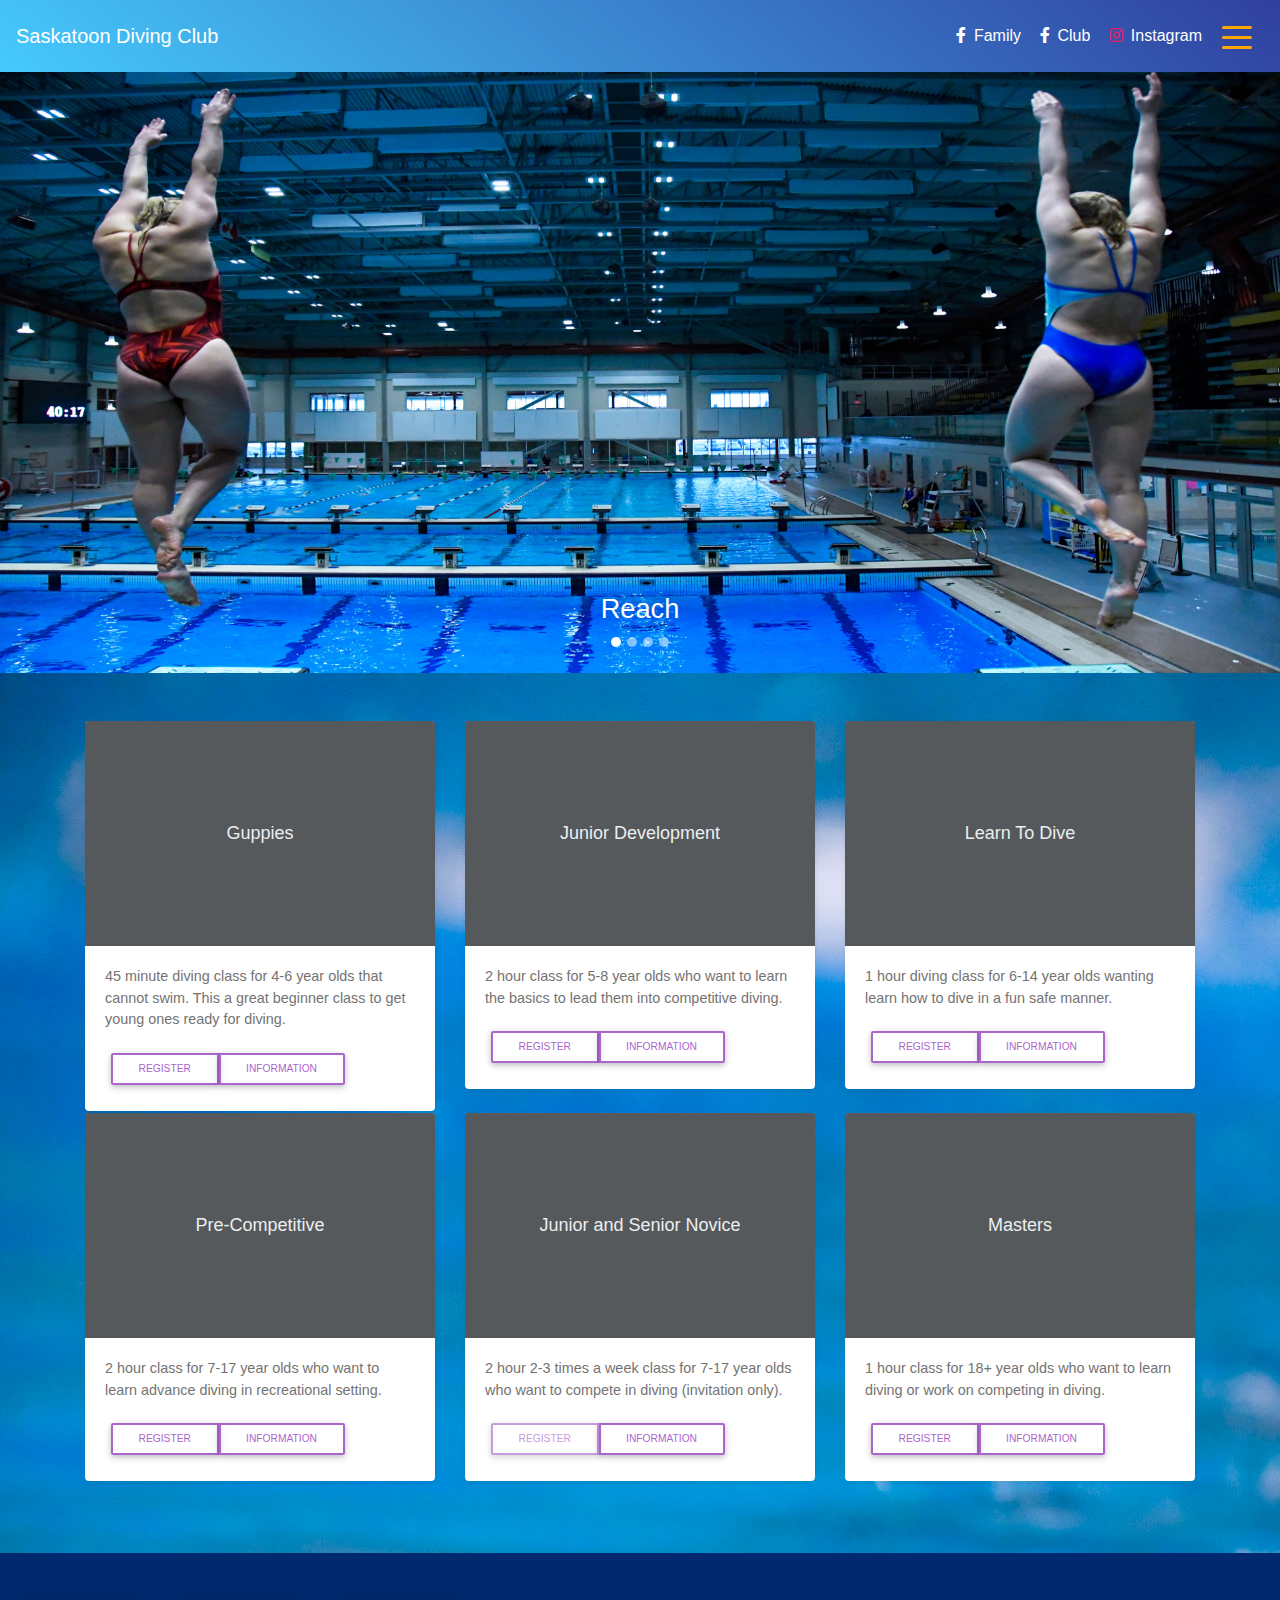
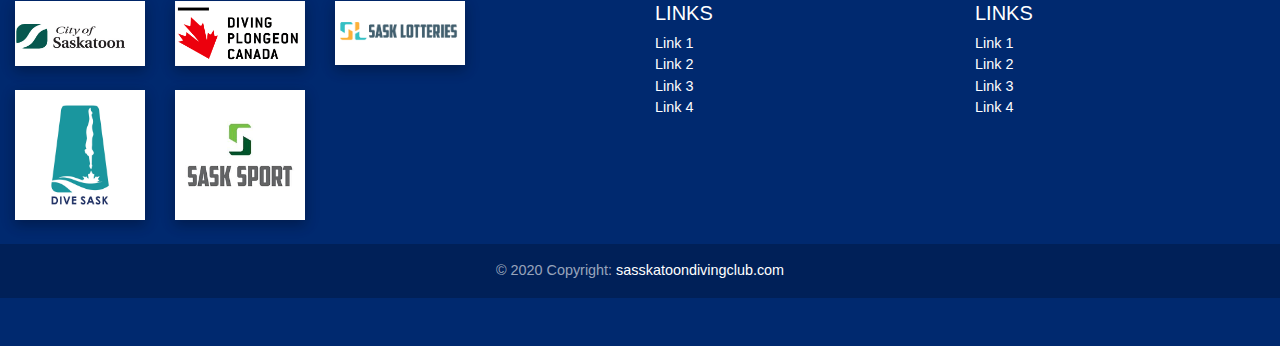
==== commit 2289ed82: "updated cover page to look a lot nicer" ====
--- a/index.html
+++ b/index.html
@@ -83,7 +83,7 @@
 
     <!-- Links -->
     <ul class="navbar-nav mr-auto">
-      <li class="nav-item active">
+      <li class="nav-item">
         <a class="nav-link" href="#">Home <span class="sr-only">(current)</span></a>
       </li>
       <li class="nav-item">
@@ -158,46 +158,55 @@
     <li data-target="#carousel-example-2" data-slide-to="0" class="active"></li>
     <li data-target="#carousel-example-2" data-slide-to="1"></li>
     <li data-target="#carousel-example-2" data-slide-to="2"></li>
-  </ol>
+    <li data-target="#carousel-example-2" data-slide-to="3"></li>
+ </ol>
   <!--/.Indicators-->
   <!--Slides-->
   <div class="carousel-inner" role="listbox">
     <div class="carousel-item active">
       <div class="view">
-        <img class="d-block w-100" src="https://mdbootstrap.com/img/Photos/Slides/img%20(68).jpg"
+        <img class="d-block w-100" src="imgs/reach.jpg"
           alt="First slide">
-        <div class="mask rgba-black-light"></div>
       </div>
       <div class="carousel-caption">
-        <h3 class="h3-responsive">Light mask</h3>
-        <p>First text</p>
+          <h3 class="h3-responsive"><b>Reach</b></h3>
       </div>
     </div>
     <div class="carousel-item">
       <!--Mask color-->
       <div class="view">
-        <img class="d-block w-100" src="https://mdbootstrap.com/img/Photos/Slides/img%20(6).jpg"
+        <img class="d-block w-100" src="imgs/soar.jpg"
           alt="Second slide">
-        <div class="mask rgba-black-strong"></div>
       </div>
       <div class="carousel-caption">
-        <h3 class="h3-responsive">Strong mask</h3>
-        <p>Secondary text</p>
+        <h3 class="h3-responsive black-text"><b>Soar</b></h3>
       </div>
     </div>
     <div class="carousel-item">
       <!--Mask color-->
       <div class="view">
-        <img class="d-block w-100" src="https://mdbootstrap.com/img/Photos/Slides/img%20(9).jpg"
+        <img class="d-block w-100" src="imgs/dive.jpg"
           alt="Third slide">
-        <div class="mask rgba-black-slight"></div>
       </div>
       <div class="carousel-caption">
-        <h3 class="h3-responsive">Slight mask</h3>
-        <p>Third text</p>
-      </div>
-    </div>
-  </div>
+          <h3 class="h3-responsive black-text"><b>Dive</b></h3>
+      </div>
+    </div>
+     <div class="carousel-item">
+      <!--Mask color-->
+      <div class="view">
+        <img class="d-block w-100" src="imgs/cover.jpg"
+          alt="Fourth slide">
+      </div>
+      <div class="carousel-caption">
+          <h3 class="h3-responsive"><b>Saskatoon Diving Club</b></h3>
+       <p>
+        <a href="#" class="btn btn-primary my-2">Registration</a>
+        <a href="#" class="btn btn-secondary my-2">Calendar</a>
+      </p>
+     </div>
+    </div>
+ </div>
   <!--/.Slides-->
   <!--Controls-->
   <a class="carousel-control-prev" href="#carousel-example-2" role="button" data-slide="prev">
@@ -211,28 +220,9 @@
   <!--/.Controls-->
 </div>
 <!--/.Carousel Wrapper-->
-
-     <!--
-    
-  <section class="jumbotron text-center">
-              <div class="row justify-content-md-center">
-        <div class="card" style="width: 600px; background-color: rgba(255, 255, 255, 0.6)">
-            <div class="card-body">
-          <h1><strong>REACH SOAR DIVE</strong></h1>
-          <p class="lead" style="font-size:1.5em"><b>Saskatoon diving club was established 1990 by blah, since then Steve (Head Coach) and Mary Caroll (High Performance Coach) have started ground up to make this club fun, entertaining, and competitive at a national level. Developing the Junior Development program and training a potential Olympic candidate Rylan Weins.</b></p>
-      <p>
-        <a href="#" class="btn btn-primary my-2">Registration</a>
-        <a href="#" class="btn btn-secondary my-2">Calendar</a>
-
-      </p>
-      </div>
-      </div>
-    </div>
-  </section>
-  -->
-  <div class="album py-5 bg-light">
-    <div class="container">
-
+ 
+  <div class="album py-5 bg-light" style="background-image: url('imgs/WaterTexture_DAN1967.jpg');">
+    <div class="container" >
       <div class="row">
         <div class="col-md-4">
           <div class="card shadow-sm wow fadeInRight">
@@ -327,8 +317,7 @@
 
 </main>
 
-<footer class="page-footer font-small indigo">
-
+<footer class="page-footer font-small" style="background-color:#00296F;">
      <!-- Footer Links -->
   <div class="container-fluid text-center text-md-left">
 
@@ -338,79 +327,9 @@
       <!-- Grid column -->
       <div class="col-md-6 mt-md-0 mt-3">
 
-
-      
-      
-      
-      </div>
-      <!-- Grid column -->
-
-      <hr class="clearfix w-100 d-md-none pb-3">
-
-      <!-- Grid column -->
-      <div class="col-md-3 mb-md-0 mb-3">
-
-        <!-- Links -->
-        <h5 class="text-uppercase">Links</h5>
-
-        <ul class="list-unstyled">
-          <li>
-            <a href="#!">Link 1</a>
-          </li>
-          <li>
-            <a href="#!">Link 2</a>
-          </li>
-          <li>
-            <a href="#!">Link 3</a>
-          </li>
-          <li>
-            <a href="#!">Link 4</a>
-          </li>
-        </ul>
-
-      </div>
-      <!-- Grid column -->
-
-      <!-- Grid column -->
-      <div class="col-md-3 mb-md-0 mb-3">
-
-        <!-- Links -->
-        <h5 class="text-uppercase">Links</h5>
-
-        <ul class="list-unstyled">
-          <li>
-            <a href="#!">Link 1</a>
-          </li>
-          <li>
-            <a href="#!">Link 2</a>
-          </li>
-          <li>
-            <a href="#!">Link 3</a>
-          </li>
-          <li>
-            <a href="#!">Link 4</a>
-          </li>
-        </ul>
-
-      </div>
-      <!-- Grid column -->
-
-    </div>
-    <!-- Grid row -->
-
-  </div>
-  <!-- Footer Links -->
-
-  <!-- Footer Elements -->
-  <div class="container">
-
-    <!--Grid row-->
-    <div class="row">
+      <div class="row">
       <!--Grid column-->
-
-      <!--Grid column-->
-      <div class="col-lg-2 col-md-6 mb-4">
-
+      <div class="col-lg-3 col-md-3 mb-4">
         <!--Image-->
         <div class="view overlay z-depth-1-half">
           <img src="./imgs/city-of-saskatoon_mailerlogo-2018.jpg" class="img-fluid"
@@ -419,13 +338,34 @@
             <div class="mask rgba-white-light"></div>
           </a>
         </div>
-
-      </div>
+      </div>
+       <!--Grid column-->
+      <div class="col-lg-3 col-md-3 mb-4">
+        <!--Image-->
+        <div class="view overlay z-depth-1-half">
+          <img src="./imgs/Diving-Canada.png" class="img-fluid"
+            alt="">
+          <a href="">
+            <div class="mask rgba-white-light"></div>
+          </a>
+        </div>
+      </div>
+     <!--Grid column-->
+      <div class="col-lg-3 col-md-3 mb-4">
+        <!--Image-->
+        <div class="view overlay z-depth-1-half">
+          <img src="./imgs/sask_lotto.png" class="img-fluid"
+            alt="">
+          <a href="">
+            <div class="mask rgba-white-light"></div>
+          </a>
+        </div>
+      </div>
+      </div>
+
+      <div class="row">
       <!--Grid column-->
-
-      <!--Grid column-->
-      <div class="col-lg-2 col-md-6 mb-4">
-
+      <div class="col-lg-3 col-md-2 mb-4">
         <!--Image-->
         <div class="view overlay z-depth-1-half">
           <img src="./imgs/dive_sask.png" class="img-fluid"
@@ -434,43 +374,9 @@
             <div class="mask rgba-white-light"></div>
           </a>
         </div>
-
       </div>
       <!--Grid column-->
-
-      <!--Grid column-->
-      <div class="col-lg-2 col-md-12 mb-4">
-
-        <!--Image-->
-        <div class="view overlay z-depth-1-half">
-          <img src="./imgs/Diving-Canada.png" class="img-fluid"
-            alt="">
-          <a href="">
-            <div class="mask rgba-white-light"></div>
-          </a>
-        </div>
-
-      </div>
-      <!--Grid column-->
-
-      <!--Grid column-->
-      <div class="col-lg-2 col-md-6 mb-4">
-
-        <!--Image-->
-        <div class="view overlay z-depth-1-half">
-          <img src="./imgs/sask_lotto.png" class="img-fluid"
-            alt="">
-          <a href="">
-            <div class="mask rgba-white-light"></div>
-          </a>
-        </div>
-
-      </div>
-      <!--Grid column-->
-
-      <!--Grid column-->
-      <div class="col-lg-2 col-md-6 mb-4">
-
+      <div class="col-lg-3 col-md-2 mb-4">
         <!--Image-->
         <div class="view overlay z-depth-1-half">
           <img src="./imgs/download.png" class="img-fluid"
@@ -479,9 +385,68 @@
             <div class="mask rgba-white-light"></div>
           </a>
         </div>
-
       </div>
       <!--Grid column-->
+      </div>
+      </div>
+      <!-- Grid column -->
+
+      <hr class="clearfix w-100 d-md-none pb-3">
+
+      <!-- Grid column -->
+      <div class="col-md-3 mb-md-0 mb-3">
+
+        <!-- Links -->
+        <h5 class="text-uppercase">Links</h5>
+
+        <ul class="list-unstyled">
+          <li>
+            <a href="#!">Link 1</a>
+          </li>
+          <li>
+            <a href="#!">Link 2</a>
+          </li>
+          <li>
+            <a href="#!">Link 3</a>
+          </li>
+          <li>
+            <a href="#!">Link 4</a>
+          </li>
+        </ul>
+
+      </div>
+      <!-- Grid column -->
+
+      <!-- Grid column -->
+      <div class="col-md-3 mb-md-0 mb-3">
+
+        <!-- Links -->
+        <h5 class="text-uppercase">Links</h5>
+
+        <ul class="list-unstyled">
+          <li>
+            <a href="#!">Link 1</a>
+          </li>
+          <li>
+            <a href="#!">Link 2</a>
+          </li>
+          <li>
+            <a href="#!">Link 3</a>
+          </li>
+          <li>
+            <a href="#!">Link 4</a>
+          </li>
+        </ul>
+
+      </div>
+      <!-- Grid column -->
+
+    </div>
+    <!-- Grid row -->
+
+  </div>
+  <!-- Footer Links -->
+
 
     </div>
     <!--Grid row-->
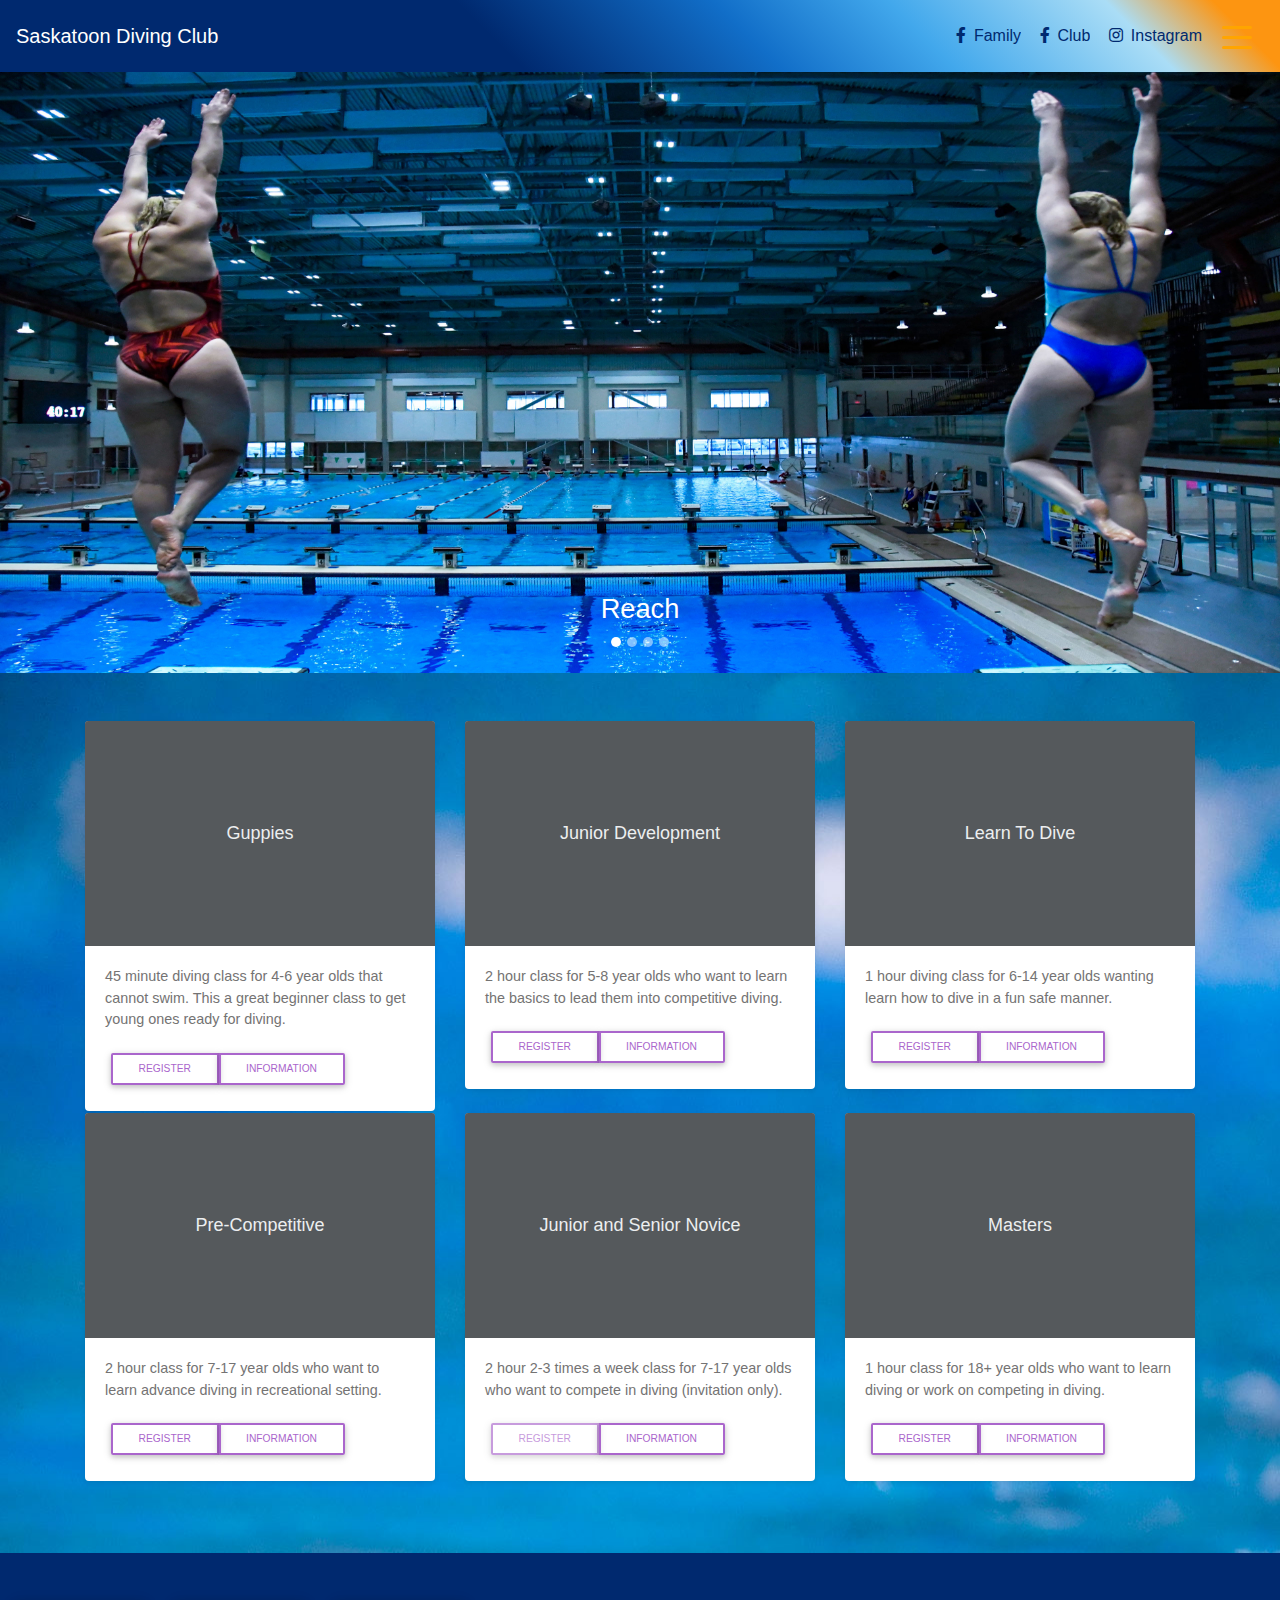
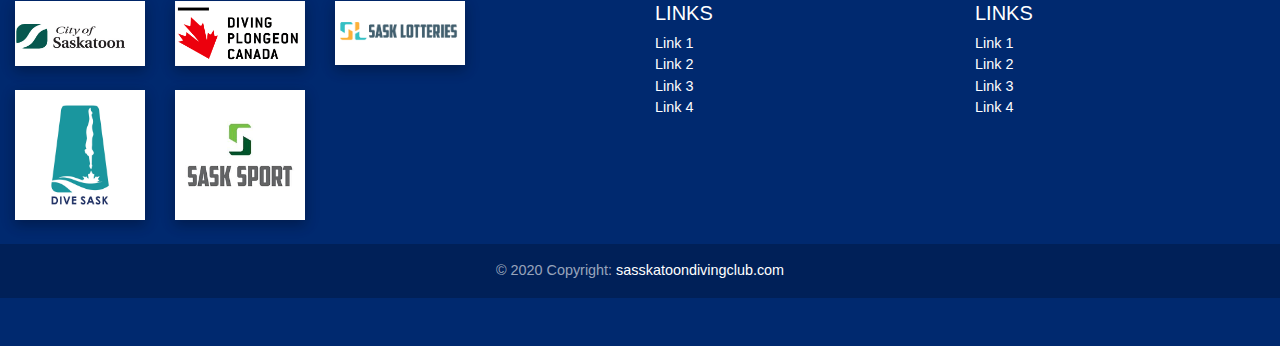
==== commit 3cab1d30: "created a new navbar gradient" ====
--- a/index.html
+++ b/index.html
@@ -47,11 +47,13 @@
 </style>
     <!-- Custom styles for this template -->
     <link href="album.css" rel="stylesheet">
+    <link href="diving.css" rel="stylesheet">
+
   </head>
   <body>
 
 <!--Navbar-->
-<nav class="navbar navbar-dark  blue-gradient darken-2" height=40px>
+<nav class="navbar navbar-dark  diving-gradient darken-2" height=40px>
 
   <!-- Navbar brand -->
   <a class="navbar-brand" href="#"><Strong>Saskatoon Diving Club</strong> 
@@ -59,16 +61,16 @@
 
   <ul class="navbar-nav ml-auto nav-flex-icons">
       <li class="nav-item ">
-        <a class="nav-link waves-effect waves-light">
-          <i class="fab fa-facebook-f"></i> Family </a>
-      </li>
-      <li class="nav-item">
-        <a class="nav-link waves-effect waves-light">
-          <i class="fab fa-facebook-f"></i> Club </a>
+          <a class="nav-link waves-effect waves-light" style="color: #00296F">
+              <i class="fab fa-facebook-f" style="color: #00296F"></i> <b>Family</b> </a>
+      </li>
+      <li class="nav-item">
+        <a class="nav-link waves-effect waves-light"style="color: #00296F">
+            <i class="fab fa-facebook-f"></i> <b>Club</b> </a>
       </li>
        <li class="nav-item">
-        <a class="nav-link waves-effect waves-light">
-          <i class="fab pink-text fa-instagram"></i> Instagram </a>
+        <a class="nav-link waves-effect waves-light"style="color: #00296F">
+            <i class="fab fa-instagram"></i> <b>Instagram</b> </a>
       </li>     
   </ul>
 
@@ -84,10 +86,10 @@
     <!-- Links -->
     <ul class="navbar-nav mr-auto">
       <li class="nav-item">
-        <a class="nav-link" href="#">Home <span class="sr-only">(current)</span></a>
-      </li>
-      <li class="nav-item">
-          <a class="nav-link" href="#">COVID 19</a>
+        <a class="nav-link" href="index.html">Home </a>
+      </li>
+      <li class="nav-item">
+          <a class="nav-link" href="covid19.html">COVID 19</a>
       </li>
       <li class="nav-item">
           <a class="nav-link" href="#">Diving 101</a>
@@ -96,7 +98,7 @@
       <li class="nav-item dropdown">
         <a class="nav-link dropdown-toggle" id="navbarDropdownMenuLink" data-toggle="dropdown" aria-haspopup="true" aria-expanded="false">about us</a>
         <div class="dropdown-menu dropdown-primary" aria-labelledby="navbarDropedownMenuLink">
-            <a class="dropdown-item" href="#">Coaches</a>
+            <a class="dropdown-item" href="coaches.html">Coaches</a>
             <a class="dropdown-item" href="#">Parent Board</a>
             <a class="dropdown-item" href="#">Facilities</a>
             <a class="dropdown-item" href="#">Contact Us</a>
--- a/diving.css
+++ b/diving.css
@@ -0,0 +1,32 @@
+.diving-gradient
+{
+    background: rgb(0,41,111);
+    background: linear-gradient(45deg, rgba(0,41,111,1) 39%,
+    rgba(17,110,200,1) 58%, rgba(66,168,236,1) 71%,
+    rgba(170,221,246,1) 87%, rgba(253,149,17,1) 95%);
+}
+
+.diving-orange
+{
+    background: #FD9511;
+}
+
+.diving-light-blue
+{
+    background: #AADDF6;
+}
+
+.diving-blue
+{
+    background: #42A8EC;
+}
+
+.diving-blueberry
+{
+    background: #116EC8;
+}
+
+.diving-dark-blue
+{
+    background: #00296F;
+}
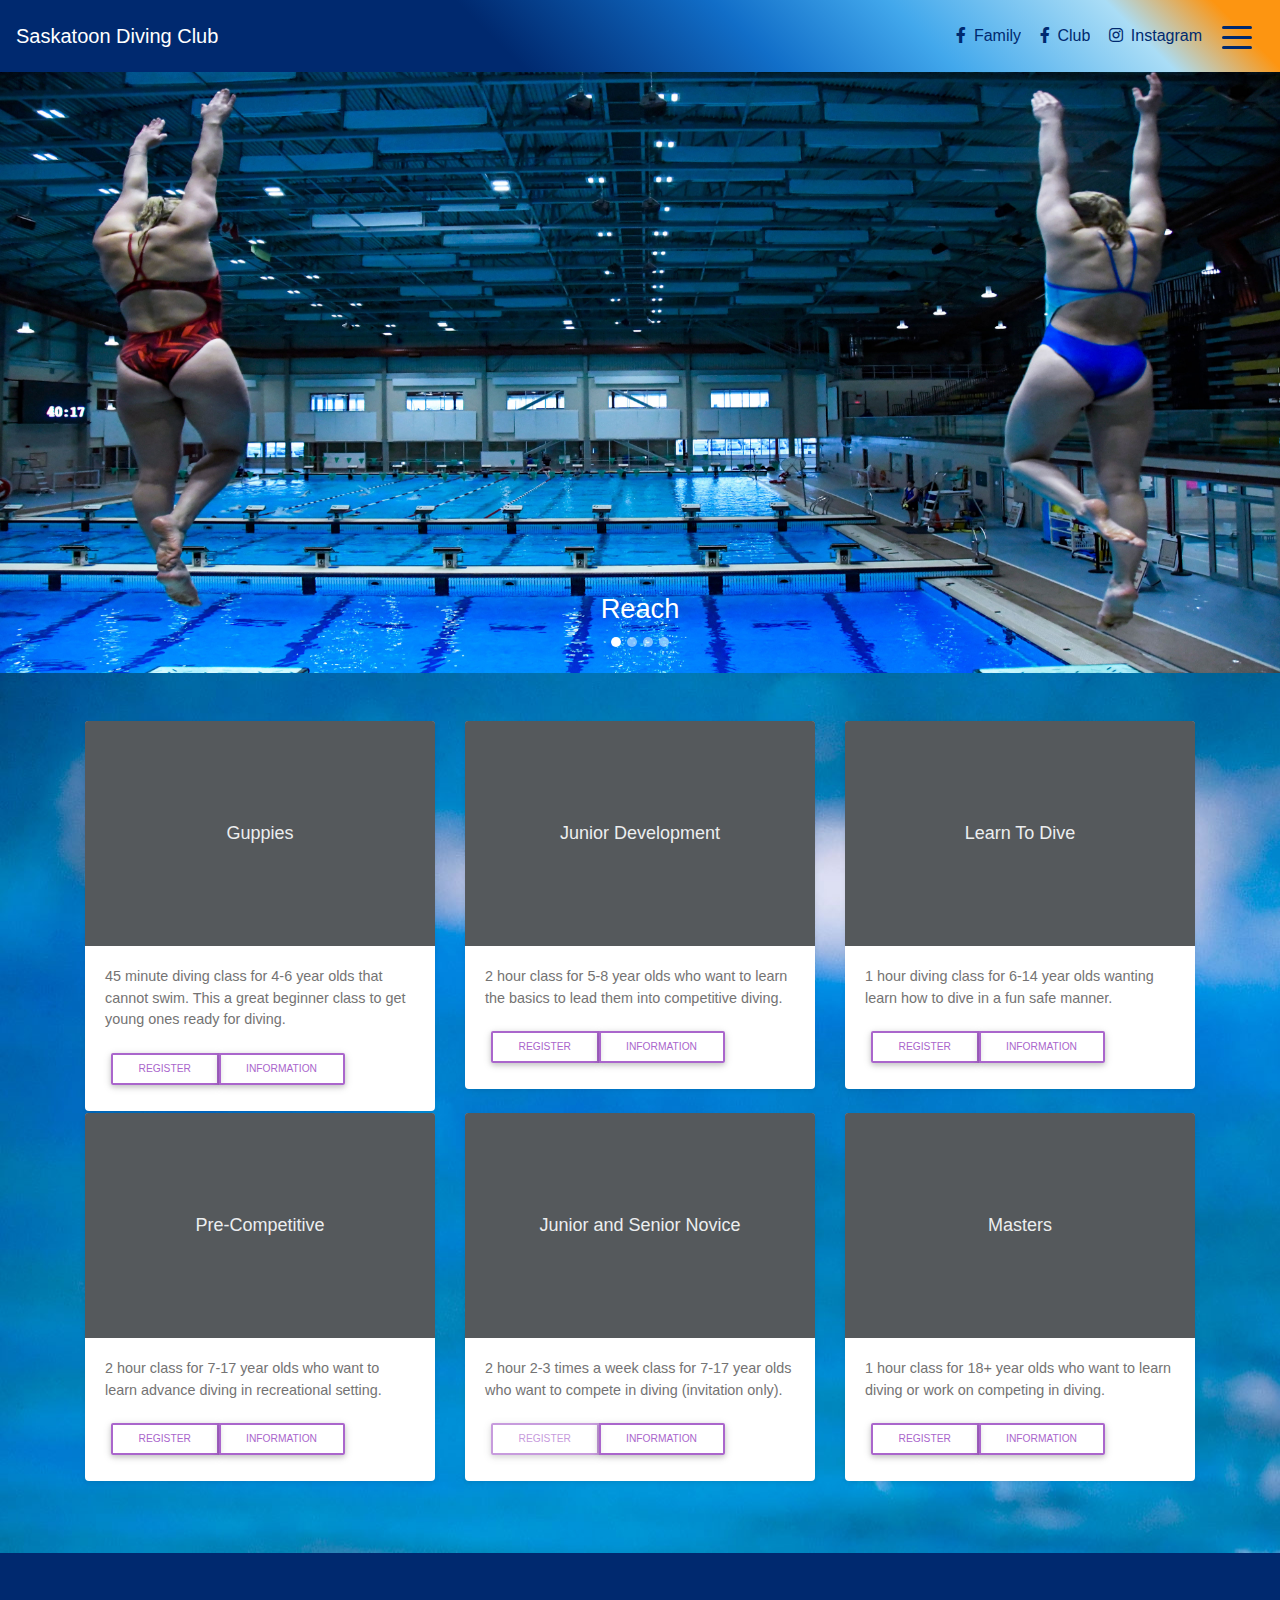
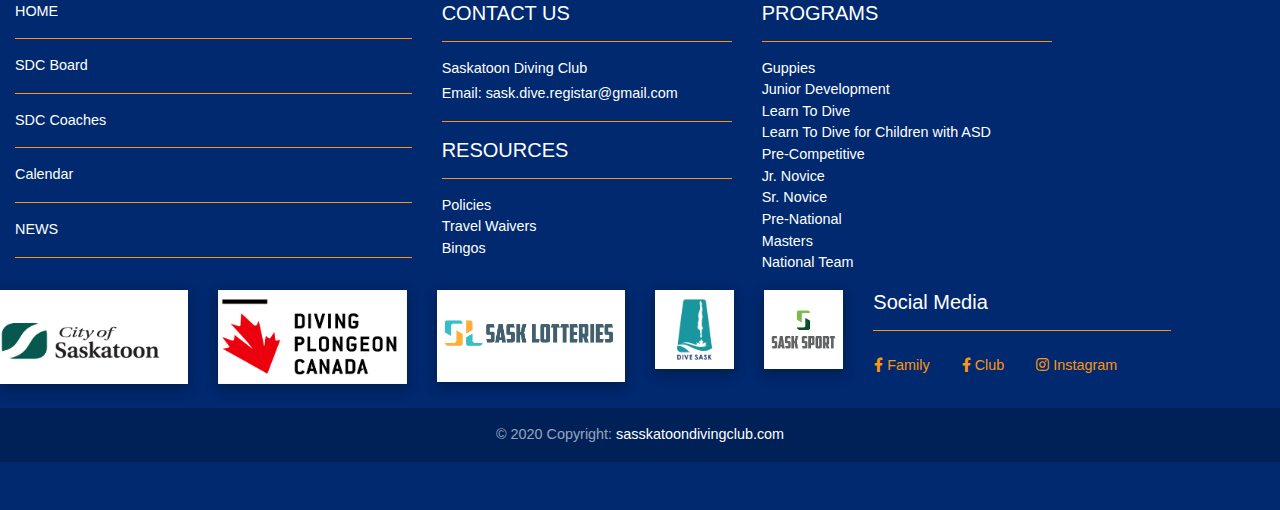
==== commit 837a3cbf: "added the beigning of the calendar and footer" ====
--- a/index.html
+++ b/index.html
@@ -86,22 +86,18 @@
     <!-- Links -->
     <ul class="navbar-nav mr-auto">
       <li class="nav-item">
-        <a class="nav-link" href="index.html">Home </a>
+        <a class="nav-link" href="index.html" title="Home">Home </a>
       </li>
       <li class="nav-item">
-          <a class="nav-link" href="covid19.html">COVID 19</a>
-      </li>
-      <li class="nav-item">
-          <a class="nav-link" href="#">Diving 101</a>
-      </li>
-
+          <a class="nav-link" href="covid19.html" title="COVID19">COVID 19</a>
+      </li>
       <li class="nav-item dropdown">
         <a class="nav-link dropdown-toggle" id="navbarDropdownMenuLink" data-toggle="dropdown" aria-haspopup="true" aria-expanded="false">about us</a>
         <div class="dropdown-menu dropdown-primary" aria-labelledby="navbarDropedownMenuLink">
-            <a class="dropdown-item" href="coaches.html">Coaches</a>
-            <a class="dropdown-item" href="#">Parent Board</a>
-            <a class="dropdown-item" href="#">Facilities</a>
-            <a class="dropdown-item" href="#">Contact Us</a>
+            <a class="dropdown-item" href="coaches.html" title="Coaches">Coaches</a>
+            <a class="dropdown-item" href="sdc-board.html" title="SDCBoard">SDC Board</a>
+            <a class="dropdown-item" href="facilities.html" title="Facilities">Facilities</a>
+            <a class="dropdown-item" href="contactus.html" title="ContactUs">Contact Us</a>
        
         </div>
       </li>
@@ -109,37 +105,38 @@
       <li class="nav-item dropdown">
         <a class="nav-link dropdown-toggle" id="navbarDropdownMenuLink" data-toggle="dropdown" aria-haspopup="true" aria-expanded="false">Programs</a>
         <div class="dropdown-menu dropdown-primary" aria-labelledby="navbarDropedownMenuLink">
-            <a class="dropdown-item" href="#">Guppies (4-6 yrs)</a>
-            <a class="dropdown-item" href="#">Junior Development (6-8 yrs)</a>
-            <a class="dropdown-item" href="#">Learn To Dive (6-14 yrs)</a>
-            <a class="dropdown-item" href="#">Pre-Competitve (8-17 yrs)</a>
-            <a class="dropdown-item" href="#">Jr. Novice (invitational)</a>
-            <a class="dropdown-item" href="#">Sr. Novice (invitational)</a>
-            <a class="dropdown-item" href="#">Pre-National (invitational)</a>
-            <a class="dropdown-item" href="#">Masters (18+)</a>
-            <a class="dropdown-item" href="#">National Team (invitational)</a>
+            <a class="dropdown-item" href="guppies.html" title="Guppies">Guppies (4-6 yrs)</a>
+            <a class="dropdown-item" href="juniordev.html" title="JuniorDevelopment">Junior Development (6-8 yrs)</a>
+            <a class="dropdown-item" href="ltd.html" title="LearnToDive">Learn To Dive (6-14 yrs)</a>
+            <a class="dropdown-item" href="ltdASD.html" title="LearnToDiveASD">Learn To Dive for children with ASD (7-14 yrs)</a>
+            <a class="dropdown-item" href="precomp.html" title="PreCompetitve">Pre-Competitve (8-17 yrs)</a>
+            <a class="dropdown-item" href="jrnovice.html" title="JrNovice">Jr. Novice (invitational)</a>
+            <a class="dropdown-item" href="srnovice.html" title="SrNovice">Sr. Novice (invitational)</a>
+            <a class="dropdown-item" href="prenational.html" title="PreNational">Pre-National (invitational)</a>
+            <a class="dropdown-item" href="masters.html" title="Masters">Masters (18+)</a>
+            <a class="dropdown-item" href="nationalteam.html" title="NationalTeam">National Team (invitational)</a>
         </div>
       </li>
 
       <li class="nav-item">
-        <a class="nav-link" href="#">Calendar</a>
+        <a class="nav-link" href="calendar.html" title="Calendar">Calendar</a>
       </li>
 
       <li class="nav-item">
-        <a class="nav-link" href="#">News</a>
+        <a class="nav-link" href="news.html" title="News">News</a>
       </li>
  
       <li class="nav-item dropdown">
         <a class="nav-link dropdown-toggle" id="navbarDropdownMenuLink" data-toggle="dropdown" aria-haspopup="true" aria-expanded="false">Parental Zone</a>
         <div class="dropdown-menu dropdown-primary" aria-labelledby="navbarDropedownMenuLink">
-            <a class="dropdown-item" href="#">Bingos</a>
-            <a class="dropdown-item" href="#">Policies</a>
-            <a class="dropdown-item" href="#">Travel Waivers</a>
+            <a class="dropdown-item" href="bingos.html" title="Bingos">Bingos</a>
+            <a class="dropdown-item" href="policies.html" title="Policies">Policies</a>
+            <a class="dropdown-item" href="travel.html" title="TravelWaivers">Travel Waivers</a>
         </div>
       </li>
 
       <li class="nav-item">
-        <a class="nav-link" href="#">Merchandise</a>
+        <a class="nav-link" href="merchandise.html">Merchandise</a>
       </li>
  
        <!-- Links -->
@@ -234,7 +231,7 @@
               <div class="d-flex justify-content-between align-items-center">
                 <div class="btn-group">
                   <button type="button" class="btn btn-sm btn-outline-secondary">Register</button>
-                  <button type="button" class="btn btn-sm btn-outline-secondary">Information</button>
+                  <button type="button" class="btn btn-sm btn-outline-secondary" href="guppies.html">Information</button>
                 </div>
               </div>
             </div>
@@ -248,7 +245,7 @@
               <div class="d-flex justify-content-between align-items-center">
                 <div class="btn-group">
                   <button type="button" class="btn btn-sm btn-outline-secondary">Register</button>
-                  <button type="button" class="btn btn-sm btn-outline-secondary">Information</button>
+                  <button type="button" class="btn btn-sm btn-outline-secondary" href="juniordev.html">Information</button>
                 </div>
               </div>
             </div>
@@ -262,7 +259,7 @@
               <div class="d-flex justify-content-between align-items-center">
                 <div class="btn-group">
                   <button type="button" class="btn btn-sm btn-outline-secondary">Register</button>
-                  <button type="button" class="btn btn-sm btn-outline-secondary">Information</button>
+                  <button type="button" class="btn btn-sm btn-outline-secondary" href="juniordev.html">Information</button>
                 </div>
               </div>
             </div>
@@ -277,7 +274,7 @@
               <div class="d-flex justify-content-between align-items-center">
                 <div class="btn-group">
                   <button type="button" class="btn btn-sm btn-outline-secondary">Register</button>
-                  <button type="button" class="btn btn-sm btn-outline-secondary">Information</button>
+                  <button type="button" class="btn btn-sm btn-outline-secondary" href="juniordev.html">Information</button>
                 </div>
               </div>
             </div>
@@ -291,7 +288,7 @@
               <div class="d-flex justify-content-between align-items-center">
                 <div class="btn-group">
                   <button type="button" class="btn btn-sm btn-outline-secondary disabled">Register</button>
-                  <button type="button" class="btn btn-sm btn-outline-secondary">Information</button>
+                  <button type="button" class="btn btn-sm btn-outline-secondary" href="juniordev.html">Information</button>
                 </div>
               </div>
             </div>
@@ -305,7 +302,7 @@
               <div class="d-flex justify-content-between align-items-center">
                 <div class="btn-group">
                   <button type="button" class="btn btn-sm btn-outline-secondary">Register</button>
-                  <button type="button" class="btn btn-sm btn-outline-secondary">Information</button>
+                  <button type="button" class="btn btn-sm btn-outline-secondary" href="juniordev.html">Information</button>
                 </div>
               </div>
             </div>
@@ -325,13 +322,111 @@
 
     <!-- Grid row -->
     <div class="row">
+     <!-- Grid column -->
+
+      <hr class="clearfix w-100 d-md-none pb-3">
 
       <!-- Grid column -->
-      <div class="col-md-6 mt-md-0 mt-3">
-
+      <div class="col-md-4 mb-md-0 mb-3">
+
+        <!-- Links -->
+
+        <ul class="list-unstyled large">
+          <li>
+            <a href="index.html">HOME</a>
+            <hr class="line"/>
+          </li>
+          <li>
+            <a href="sdc-board.html">SDC Board</a>
+            <hr class="line"/>
+         </li>
+           <li>
+            <a href="coaches.html">SDC Coaches</a>
+            <hr class="line"/>
+         </li>
+         <li>
+            <a href="calendar.html">Calendar</a>
+            <hr class="line"/>
+         </li>
+          <li>
+            <a href="news.html">NEWS</a>
+            <hr class="line"/>
+          </li>
+        </ul>
+
+      </div>
+      <!-- Grid column -->
+
+      <!-- Grid column -->
+      <div class="col-md-3 mb-md-0 mb-3">
+
+        <!-- Links -->
+        <h5 class="text-uppercase">Contact Us</h5>
+        <hr class="line"/>
+        <p> Saskatoon Diving Club</p>
+        <p> Email: sask.dive.registar@gmail.com</p>
+        <hr class="line"/> 
+        <h5 class="text-uppercase"> Resources </h5>
+        <hr class="line"/>
+        <ul class="list-unstyled">
+          <li>
+            <a href="policies.html">Policies</a>
+          </li>
+          <li>
+            <a href="travel.html">Travel Waivers</a>
+          </li>
+          <li>
+            <a href="bingos.html">Bingos</a>
+          </li>
+        </ul>
+
+      </div>
+      <!-- Grid column -->
+      <div class="col-md-3 mb-md-0 mb-3">
+
+        <!-- Links -->
+        <h5 class="text-uppercase">Programs</h5>
+        <hr class="line"/>
+        <ul class="list-unstyled">
+          <li>
+            <a href="guppies.html">Guppies</a>
+          </li>
+          <li>
+            <a href="juniordev.html">Junior Development</a>
+          </li>
+          <li>
+            <a href="ltd.html">Learn To Dive</a>
+          </li>
+          <li>
+            <a href="ltdASD.html">Learn To Dive for Children with ASD</a>
+          </li>
+           <li>
+            <a href="precomp.html">Pre-Competitive</a>
+          </li>
+            <li>
+            <a href="jrnovice.html">Jr. Novice</a>
+          </li>
+            <li>
+            <a href="srnovice.html">Sr. Novice</a>
+          </li>
+            <li>
+            <a href="prenational.html">Pre-National</a>
+          </li>
+            <li>
+            <a href="master.html">Masters</a>
+          </li>
+            <li>
+            <a href="national.html">National Team</a>
+          </li>
+
+        </ul>
+
+      </div>
+
+      <!-- Grid column -->
       <div class="row">
-      <!--Grid column-->
-      <div class="col-lg-3 col-md-3 mb-4">
+
+          <div class="col-lg-2 col-md-1 mb-4">
         <!--Image-->
         <div class="view overlay z-depth-1-half">
           <img src="./imgs/city-of-saskatoon_mailerlogo-2018.jpg" class="img-fluid"
@@ -342,7 +437,7 @@
         </div>
       </div>
        <!--Grid column-->
-      <div class="col-lg-3 col-md-3 mb-4">
+      <div class="col-lg-2 col-md-1 mb-4">
         <!--Image-->
         <div class="view overlay z-depth-1-half">
           <img src="./imgs/Diving-Canada.png" class="img-fluid"
@@ -353,7 +448,7 @@
         </div>
       </div>
      <!--Grid column-->
-      <div class="col-lg-3 col-md-3 mb-4">
+      <div class="col-lg-2 col-md-1 mb-4">
         <!--Image-->
         <div class="view overlay z-depth-1-half">
           <img src="./imgs/sask_lotto.png" class="img-fluid"
@@ -363,12 +458,9 @@
           </a>
         </div>
       </div>
-      </div>
-
-      <div class="row">
-      <!--Grid column-->
-      <div class="col-lg-3 col-md-2 mb-4">
+  <div class="col-lg-1 col-md-1 mb-4">
         <!--Image-->
+
         <div class="view overlay z-depth-1-half">
           <img src="./imgs/dive_sask.png" class="img-fluid"
             alt="">
@@ -378,7 +470,7 @@
         </div>
       </div>
       <!--Grid column-->
-      <div class="col-lg-3 col-md-2 mb-4">
+      <div class="col-lg-1 col-md-1 mb-4">
         <!--Image-->
         <div class="view overlay z-depth-1-half">
           <img src="./imgs/download.png" class="img-fluid"
@@ -388,61 +480,20 @@
           </a>
         </div>
       </div>
-      <!--Grid column-->
-      </div>
-      </div>
-      <!-- Grid column -->
-
-      <hr class="clearfix w-100 d-md-none pb-3">
-
-      <!-- Grid column -->
-      <div class="col-md-3 mb-md-0 mb-3">
-
-        <!-- Links -->
-        <h5 class="text-uppercase">Links</h5>
-
-        <ul class="list-unstyled">
-          <li>
-            <a href="#!">Link 1</a>
-          </li>
-          <li>
-            <a href="#!">Link 2</a>
-          </li>
-          <li>
-            <a href="#!">Link 3</a>
-          </li>
-          <li>
-            <a href="#!">Link 4</a>
-          </li>
-        </ul>
-
-      </div>
-      <!-- Grid column -->
-
-      <!-- Grid column -->
-      <div class="col-md-3 mb-md-0 mb-3">
-
-        <!-- Links -->
-        <h5 class="text-uppercase">Links</h5>
-
-        <ul class="list-unstyled">
-          <li>
-            <a href="#!">Link 1</a>
-          </li>
-          <li>
-            <a href="#!">Link 2</a>
-          </li>
-          <li>
-            <a href="#!">Link 3</a>
-          </li>
-          <li>
-            <a href="#!">Link 4</a>
-          </li>
-        </ul>
-
-      </div>
-      <!-- Grid column -->
-
+      <div class="col-md-3 md-mb-0 mb-4">
+      <h5> Social Media </h5>
+      
+      <hr class="line"/>
+      <div class="row">
+          <a class="nav-link waves-effect waves-light" style="color: #FD9511">
+              <i class="fab fa-facebook-f"></i> <b>Family</b> </a>
+        <a class="nav-link waves-effect waves-light"style="color: #FD9511">
+            <i class="fab fa-facebook-f"></i> <b>Club</b> </a>
+        <a class="nav-link waves-effect waves-light"style="color: #FD9511">
+            <i class="fab fa-instagram"></i> <b>Instagram</b> </a>
+  </div>
+  </div>
+      </div>
     </div>
     <!-- Grid row -->
 
@@ -450,8 +501,10 @@
   <!-- Footer Links -->
 
 
+
     </div>
     <!--Grid row-->
+
 
   </div>
   <!-- Footer Elements -->
--- a/album.css
+++ b/album.css
@@ -202,7 +202,7 @@
 }
 
 .animated-icon3 span {
-background: orange;
+background: #00296F;
 }
 
 .animated-icon1 span:nth-child(1) {
--- a/diving.css
+++ b/diving.css
@@ -30,3 +30,11 @@
 {
     background: #00296F;
 }
+
+/* Red border */
+hr.line {
+  border-top: 1px solid;
+  color: #FD9511;
+
+
+}
